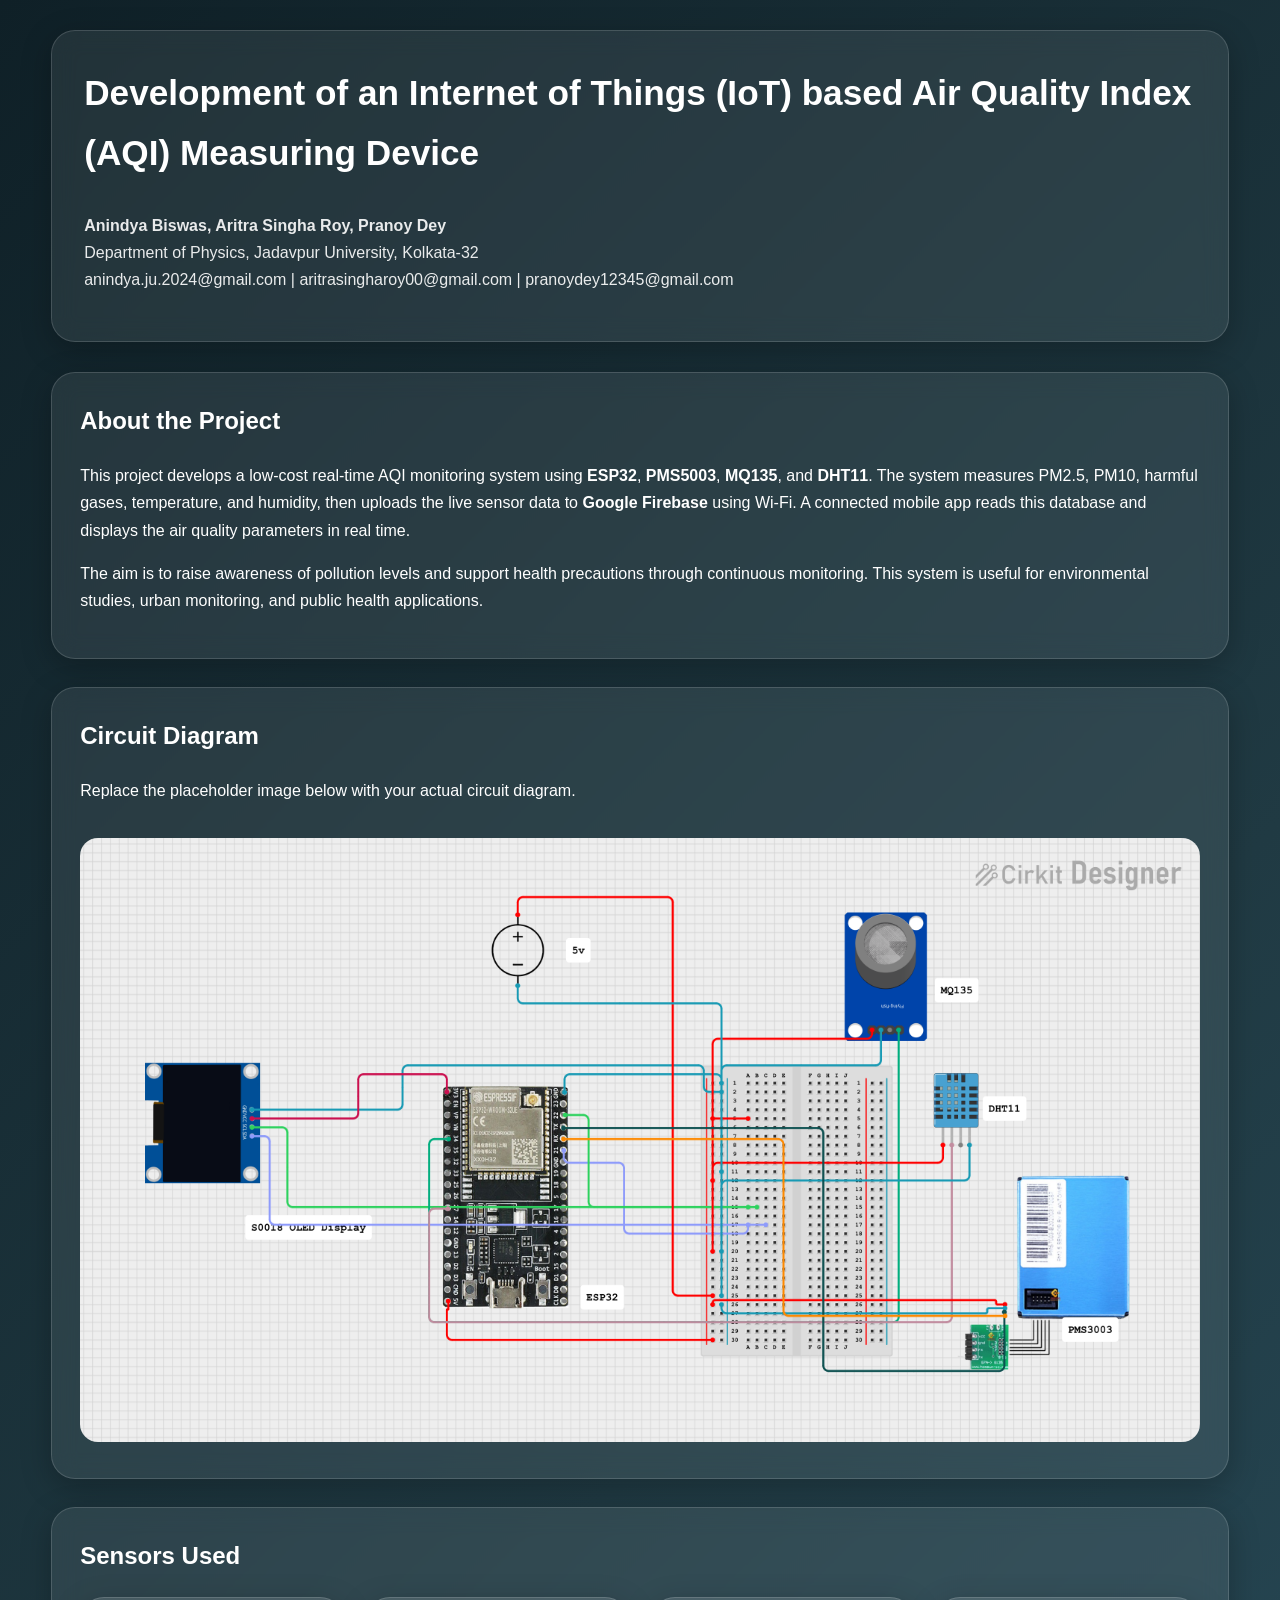
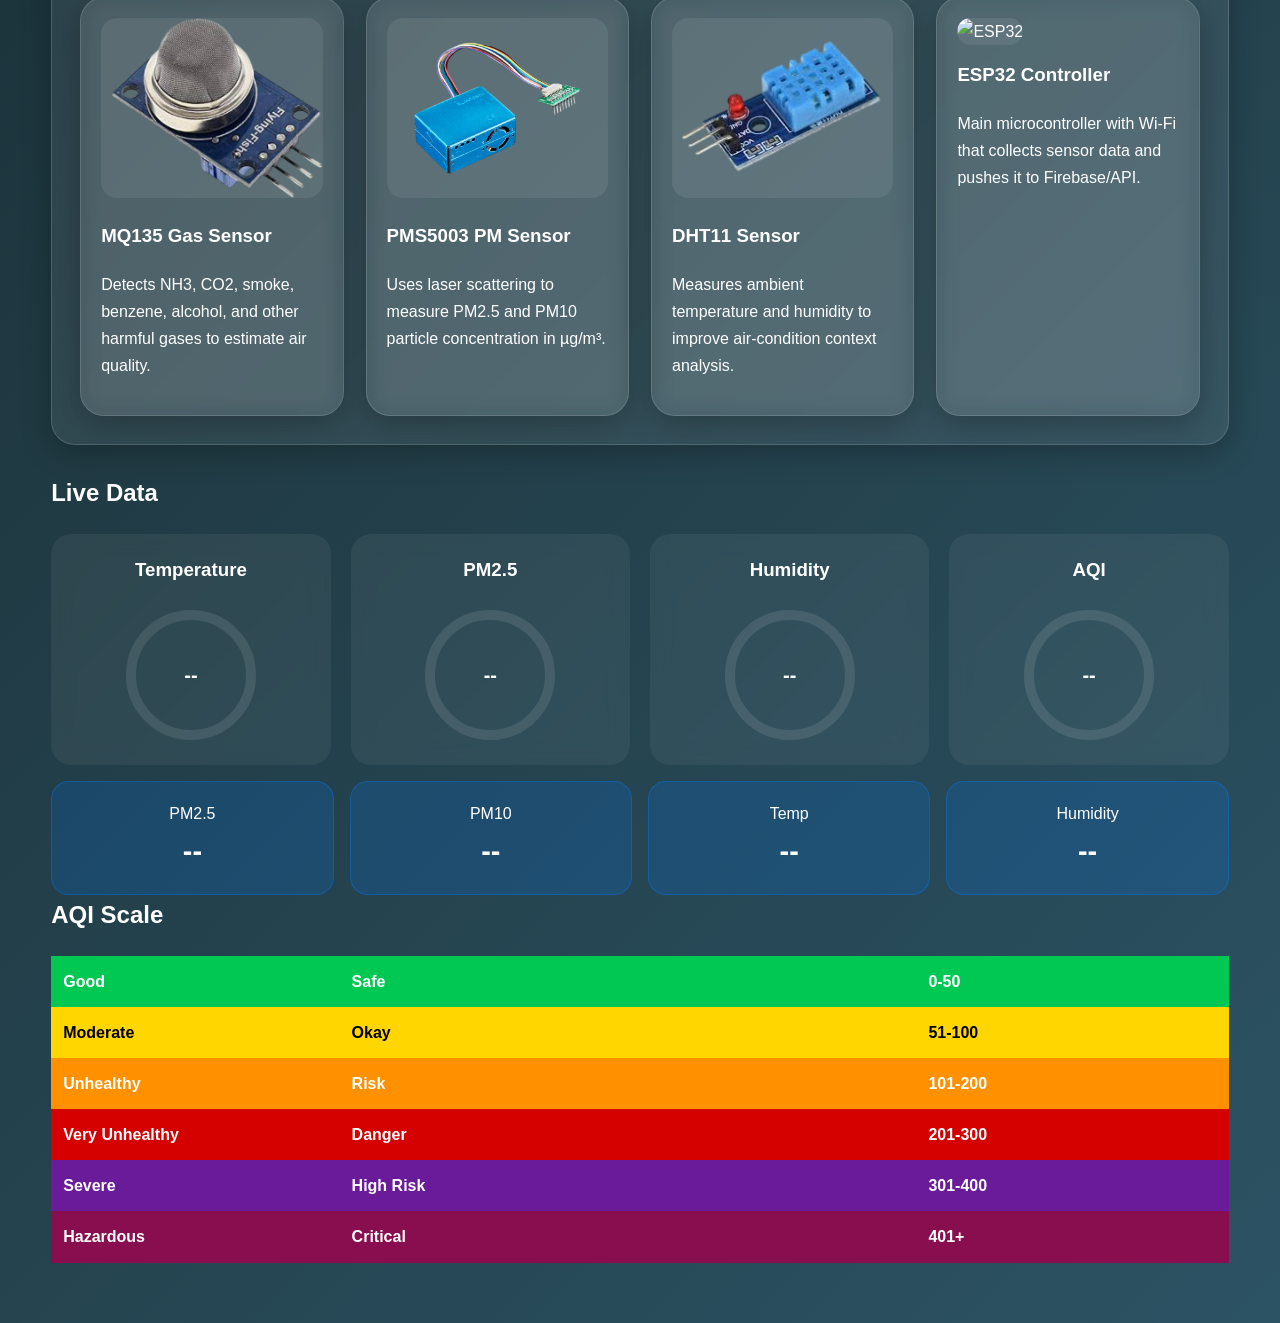
==== AQI.html @ 3b2d2af7 "Update AQI.html" ====
<!DOCTYPE html>
<html lang="en">
<head>
  <meta charset="UTF-8" />
  <meta name="viewport" content="width=device-width, initial-scale=1.0" />
  <title>AQI IoT Project | Jadavpur Physics</title>
  <style>
    * { box-sizing: border-box; }
    body {
      margin: 0;
      font-family: 'Poppins', Arial, sans-serif;
      background: linear-gradient(135deg, #0f2027, #203a43, #2c5364);
      color: white;
      line-height: 1.7;
    }
    .container {
      width: min(1200px, 92%);
      margin: auto;
      padding: 30px 0 60px;
    }
    .hero, .section-card, .sensor-card, .live-box {
      background: rgba(255,255,255,0.08);
      backdrop-filter: blur(12px);
      border: 1px solid rgba(255,255,255,0.15);
      border-radius: 24px;
      box-shadow: 0 8px 30px rgba(0,0,0,0.25);
    }
    .hero {
      padding: 32px;
      margin-bottom: 30px;
    }
    h1, h2, h3 { margin-top: 0; }
    h1 { font-size: 2.2rem; }
    .authors { opacity: 0.9; }
    .section-card {
      padding: 28px;
      margin-bottom: 28px;
    }
    .diagram {
      width: 100%;
      border-radius: 18px;
      margin-top: 18px;
      min-height: 300px;
      object-fit: cover;
      background: rgba(255,255,255,0.05);
    }
    .sensor-grid {
      display: grid;
      grid-template-columns: repeat(auto-fit, minmax(240px, 1fr));
      gap: 22px;
      margin-top: 20px;
    }
    .sensor-card {
      padding: 20px;
    }
    .sensor-card img {
      width: 100%;
      height: 180px;
      object-fit: cover;
      border-radius: 16px;
      margin-bottom: 14px;
      background: rgba(255,255,255,0.08);
    }
    .live-box {
      padding: 24px;
      margin-top: 20px;
    }
    .live-grid {
      display: grid;
      grid-template-columns: repeat(auto-fit, minmax(180px, 1fr));
      gap: 16px;
      margin-top: 16px;
    }
    .metric {
      background: rgba(0,123,255,0.18);
      border: 1px solid rgba(0,123,255,0.35);
      border-radius: 18px;
      padding: 18px;
      text-align: center;
    }
    .metric .value {
      font-size: 1.8rem;
      font-weight: 700;
    }
    code {
      display: block;
      white-space: pre-wrap;
      background: rgba(0,0,0,0.25);
      padding: 16px;
      border-radius: 16px;
      margin-top: 16px;
    }
 /* ================= LIVE DATA ================= */
.gauge-grid {
  display: grid;
  grid-template-columns: repeat(auto-fit, minmax(200px,1fr));
  gap: 20px;
  margin-top: 20px;
}

.gauge-card {
  background: rgba(255,255,255,0.06);
  padding: 20px;
  border-radius: 20px;
  text-align: center;
  backdrop-filter: blur(10px);
}

.gauge {
  position: relative;
  width: 140px;
  height: 140px;
  margin: auto;
}

svg {
  width: 140px;
  height: 140px;
  transform: rotate(-90deg);
}

circle {
  fill: none;
  stroke-width: 10;
  stroke-linecap: round;
}

.bg {
  stroke: rgba(255,255,255,0.1);
}

.progress {
  stroke: #00e5ff;
  stroke-dasharray: 377;
  stroke-dashoffset: 377;
  transition: stroke-dashoffset 1s ease;
}

.gauge-value {
  position: absolute;
  top: 50%;
  left: 50%;
  transform: translate(-50%, -50%);
  font-size: 20px;
  font-weight: bold;
}
/* ================= AQI TABLE ================= */
.aqi-table {
    margin-top: 20px;
}

.row {
    display: grid;
    grid-template-columns: 1fr 2fr 1fr;
    padding: 12px;
    font-weight: bold;
    opacity: 0;
    transform: translateY(20px);
    animation: fadeUp 0.5s forwards;
}

.row:nth-child(1){animation-delay:0.1s;}
.row:nth-child(2){animation-delay:0.2s;}
.row:nth-child(3){animation-delay:0.3s;}
.row:nth-child(4){animation-delay:0.4s;}
.row:nth-child(5){animation-delay:0.5s;}
.row:nth-child(6){animation-delay:0.6s;}

@keyframes fadeUp {
    to { opacity:1; transform: translateY(0); }
}

/* COLORS */
.green{background:#00c853;}
.yellow{background:#ffd600;color:black;}
.orange{background:#ff9100;}
.red{background:#d50000;}
.purple{background:#6a1b9a;}
.maroon{background:#880e4f;}

</style>
</head>
<body>
  <div class="container">
    <section class="hero">
      <h1>Development of an Internet of Things (IoT) based Air Quality Index (AQI) Measuring Device</h1>
      <p class="authors">
        <strong>Anindya Biswas, Aritra Singha Roy, Pranoy Dey</strong><br>
        Department of Physics, Jadavpur University, Kolkata-32<br>
        anindya.ju.2024@gmail.com | aritrasingharoy00@gmail.com | pranoydey12345@gmail.com
      </p>
    </section>

    <section class="section-card">
      <h2>About the Project</h2>
      <p>
        This project develops a low-cost real-time AQI monitoring system using <strong>ESP32</strong>,
        <strong>PMS5003</strong>, <strong>MQ135</strong>, and <strong>DHT11</strong>. The system measures PM2.5,
        PM10, harmful gases, temperature, and humidity, then uploads the live sensor data to
        <strong>Google Firebase</strong> using Wi-Fi. A connected mobile app reads this database and displays
        the air quality parameters in real time.
      </p>
      <p>
        The aim is to raise awareness of pollution levels and support health precautions through
        continuous monitoring. This system is useful for environmental studies, urban monitoring,
        and public health applications.
      </p>
    </section>

    <section class="section-card">
      <h2>Circuit Diagram</h2>
      <p>Replace the placeholder image below with your actual circuit diagram.</p>
      <img class="diagram" src="c.png" alt="AQI Circuit Diagram">
    </section>

    <section class="section-card">
      <h2>Sensors Used</h2>
      <div class="sensor-grid">
        <div class="sensor-card">
          <img src="m.png" alt="MQ135 Sensor">
          <h3>MQ135 Gas Sensor</h3>
          <p>Detects NH3, CO2, smoke, benzene, alcohol, and other harmful gases to estimate air quality.</p>
        </div>

        <div class="sensor-card">
          <img src="p.png" alt="PMS5003 Sensor">
          <h3>PMS5003 PM Sensor</h3>
          <p>Uses laser scattering to measure PM2.5 and PM10 particle concentration in µg/m³.</p>
        </div>

        <div class="sensor-card">
          <img src="d.png" alt="DHT11 Sensor">
          <h3>DHT11 Sensor</h3>
          <p>Measures ambient temperature and humidity to improve air-condition context analysis.</p>
        </div>

        <div class="sensor-card">
          <img src="e.png" alt="ESP32">
          <h3>ESP32 Controller</h3>
          <p>Main microcontroller with Wi-Fi that collects sensor data and pushes it to Firebase/API.</p>
        </div>
      </div>
    </section>
<!-- LIVE DATA -->
    <div class="card">
  <h2></h2>
  <div class="card">
  <h2>Live Data</h2>

  <div class="gauge-grid">

    <div class="gauge-card">
      <h3>Temperature</h3>
      <div class="gauge">
        <svg>
          <circle class="bg" cx="70" cy="70" r="60"></circle>
          <circle id="tempCircle" class="progress" cx="70" cy="70" r="60"></circle>
        </svg>
        <div id="tempVal" class="gauge-value">--</div>
      </div>
    </div>

    <div class="gauge-card">
      <h3>PM2.5</h3>
      <div class="gauge">
        <svg>
          <circle class="bg" cx="70" cy="70" r="60"></circle>
          <circle id="pm25Circle" class="progress" cx="70" cy="70" r="60"></circle>
        </svg>
        <div id="pm25Val" class="gauge-value">--</div>
      </div>
    </div>

    <div class="gauge-card">
      <h3>Humidity</h3>
      <div class="gauge">
        <svg>
          <circle class="bg" cx="70" cy="70" r="60"></circle>
          <circle id="humCircle" class="progress" cx="70" cy="70" r="60"></circle>
        </svg>
        <div id="humVal" class="gauge-value">--</div>
      </div>
    </div>

    <div class="gauge-card">
      <h3>AQI</h3>
      <div class="gauge">
        <svg>
          <circle class="bg" cx="70" cy="70" r="60"></circle>
          <circle id="aqiCircle" class="progress" cx="70" cy="70" r="60"></circle>
        </svg>
        <div id="aqiVal" class="gauge-value">--</div>
      </div>
    </div>

  </div>
</div>
  <div class="live-grid">
    <div class="metric"><div>PM2.5</div><div id="pm25" class="value">--</div></div>
    <div class="metric"><div>PM10</div><div id="pm10" class="value">--</div></div>
    <div class="metric"><div>Temp</div><div id="temp" class="value">--</div></div>
    <div class="metric"><div>Humidity</div><div id="hum" class="value">--</div></div>
  </div>
</div>

<!-- AQI TABLE -->
<div class="card">
  <h2>AQI Scale</h2>
  <div class="aqi-table">
    <div class="row green"><div>Good</div><div>Safe</div><div>0-50</div></div>
    <div class="row yellow"><div>Moderate</div><div>Okay</div><div>51-100</div></div>
    <div class="row orange"><div>Unhealthy</div><div>Risk</div><div>101-200</div></div>
    <div class="row red"><div>Very Unhealthy</div><div>Danger</div><div>201-300</div></div>
    <div class="row purple"><div>Severe</div><div>High Risk</div><div>301-400</div></div>
    <div class="row maroon"><div>Hazardous</div><div>Critical</div><div>401+</div></div>
  </div>
</div>

<script>

/* AQI BOX */
async function loadData(){
    try{
        const res = await fetch("https://app.arduino.cc/things/47c0f2b5-63f5-4bcd-ad16-c9b6025c218a?tab=variables", {
            headers: {
                "x-api-key": "nFwBBjhQLIdIrXL8@rWFMVcDQ"
            }
        });

        const d = await res.json();

        document.getElementById("tempVal").textContent = d.temperature + "°C";
        document.getElementById("pm25Val").textContent = d.pm25;
        document.getElementById("humVal").textContent = d.humidity + "%";
        document.getElementById("aqiVal").textContent = d.pm25;

        setGauge(document.getElementById("tempCircle"), d.temperature, 50);
        setGauge(document.getElementById("pm25Circle"), d.pm25, 300);
        setGauge(document.getElementById("humCircle"), d.humidity, 100);
        setGauge(document.getElementById("aqiCircle"), d.pm25, 300);

    }catch(e){ console.log(e); }
}
</script>

</body>
</html>
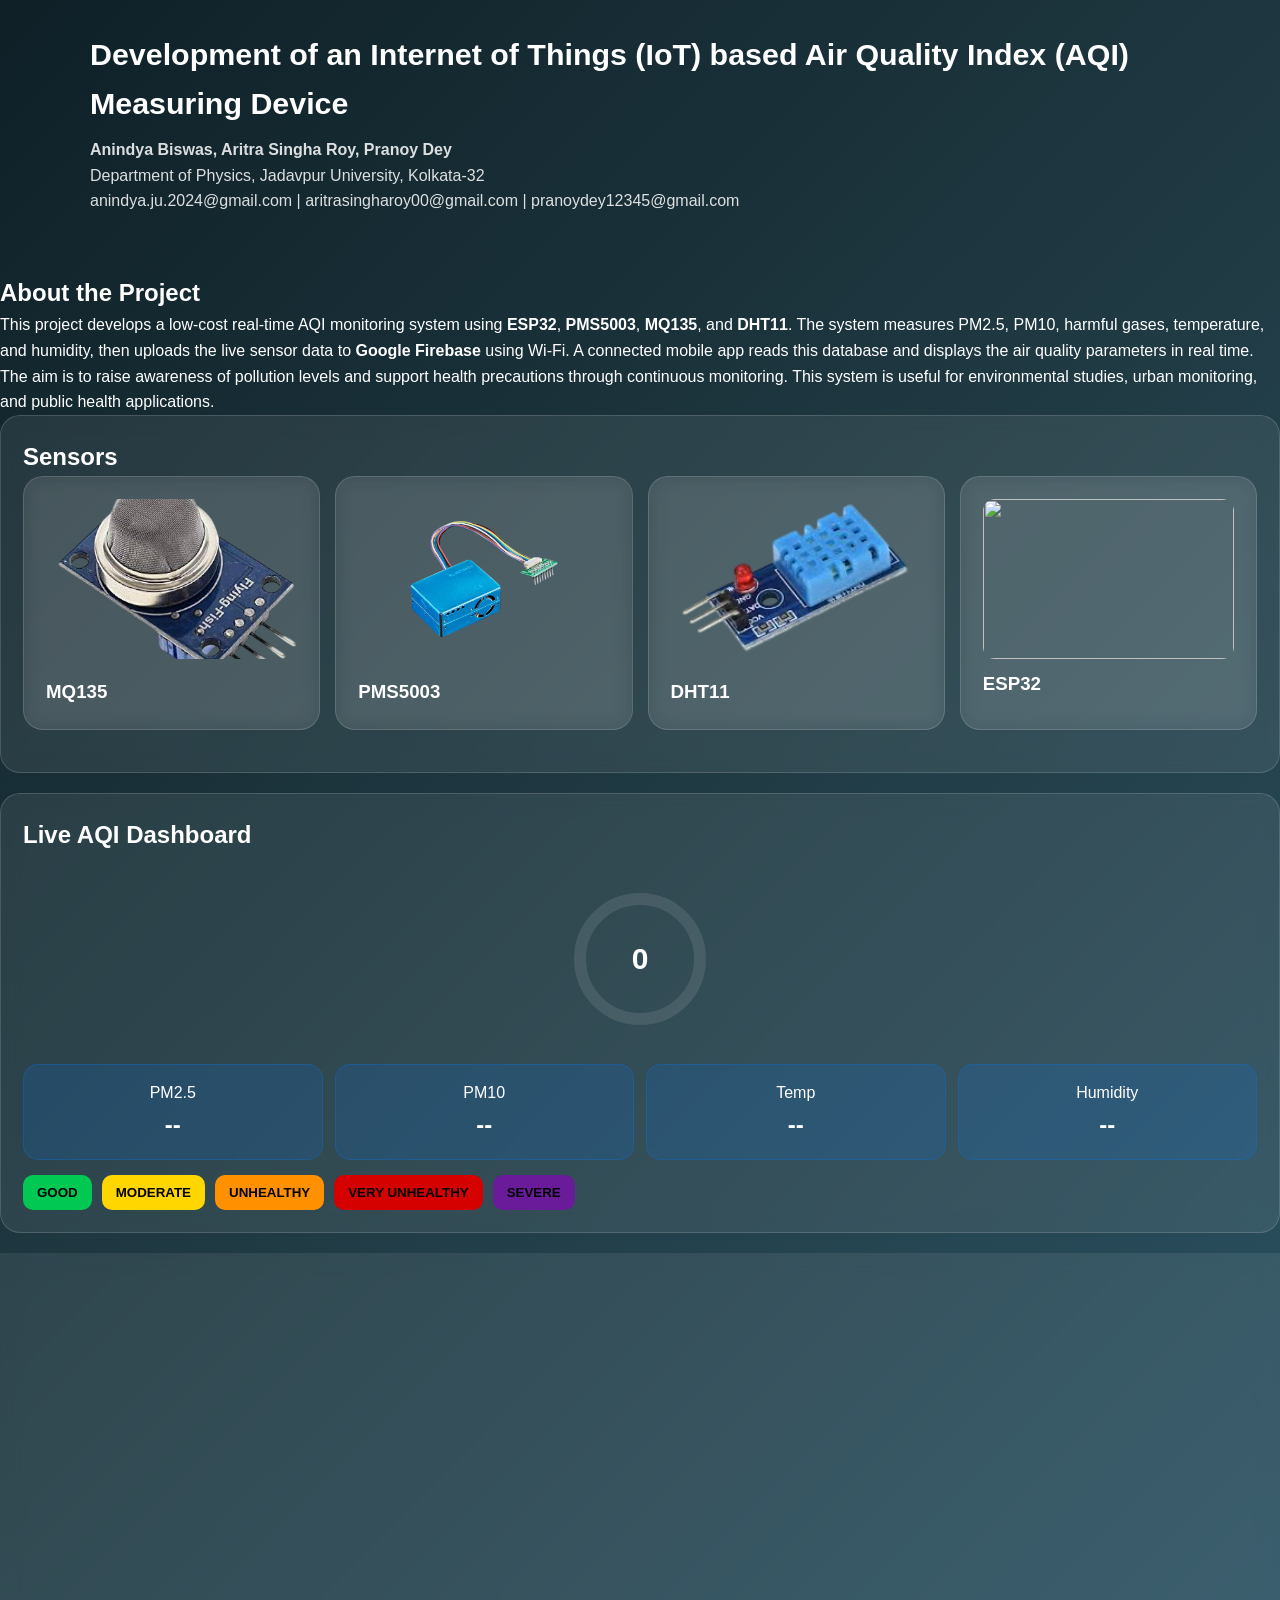
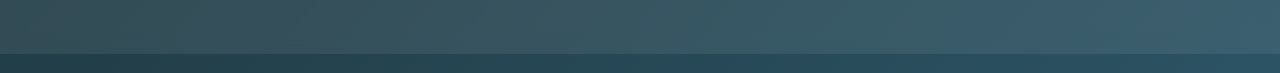
==== commit 1f3d471e: "Update AQI.html" ====
--- a/AQI.html
+++ b/AQI.html
@@ -4,175 +4,156 @@
   <meta charset="UTF-8" />
   <meta name="viewport" content="width=device-width, initial-scale=1.0" />
   <title>AQI IoT Project | Jadavpur Physics</title>
-  <style>
-    * { box-sizing: border-box; }
-    body {
-      margin: 0;
-      font-family: 'Poppins', Arial, sans-serif;
-      background: linear-gradient(135deg, #0f2027, #203a43, #2c5364);
-      color: white;
-      line-height: 1.7;
-    }
-    .container {
-      width: min(1200px, 92%);
-      margin: auto;
-      padding: 30px 0 60px;
-    }
-    .hero, .section-card, .sensor-card, .live-box {
-      background: rgba(255,255,255,0.08);
-      backdrop-filter: blur(12px);
-      border: 1px solid rgba(255,255,255,0.15);
-      border-radius: 24px;
-      box-shadow: 0 8px 30px rgba(0,0,0,0.25);
-    }
-    .hero {
-      padding: 32px;
-      margin-bottom: 30px;
-    }
-    h1, h2, h3 { margin-top: 0; }
-    h1 { font-size: 2.2rem; }
-    .authors { opacity: 0.9; }
-    .section-card {
-      padding: 28px;
-      margin-bottom: 28px;
-    }
-    .diagram {
-      width: 100%;
-      border-radius: 18px;
-      margin-top: 18px;
-      min-height: 300px;
-      object-fit: cover;
-      background: rgba(255,255,255,0.05);
-    }
-    .sensor-grid {
-      display: grid;
-      grid-template-columns: repeat(auto-fit, minmax(240px, 1fr));
-      gap: 22px;
-      margin-top: 20px;
-    }
-    .sensor-card {
-      padding: 20px;
-    }
-    .sensor-card img {
-      width: 100%;
-      height: 180px;
-      object-fit: cover;
-      border-radius: 16px;
-      margin-bottom: 14px;
-      background: rgba(255,255,255,0.08);
-    }
-    .live-box {
-      padding: 24px;
-      margin-top: 20px;
-    }
-    .live-grid {
-      display: grid;
-      grid-template-columns: repeat(auto-fit, minmax(180px, 1fr));
-      gap: 16px;
-      margin-top: 16px;
-    }
-    .metric {
-      background: rgba(0,123,255,0.18);
-      border: 1px solid rgba(0,123,255,0.35);
-      border-radius: 18px;
-      padding: 18px;
-      text-align: center;
-    }
-    .metric .value {
-      font-size: 1.8rem;
-      font-weight: 700;
-    }
-    code {
-      display: block;
-      white-space: pre-wrap;
-      background: rgba(0,0,0,0.25);
-      padding: 16px;
-      border-radius: 16px;
-      margin-top: 16px;
-    }
- /* ================= LIVE DATA ================= */
-.gauge-grid {
-  display: grid;
-  grid-template-columns: repeat(auto-fit, minmax(200px,1fr));
-  gap: 20px;
-  margin-top: 20px;
-}
-
-.gauge-card {
-  background: rgba(255,255,255,0.06);
-  padding: 20px;
-  border-radius: 20px;
-  text-align: center;
+<style>
+*{
+  box-sizing:border-box;
+  margin:0;
+  padding:0;
+  font-family: Arial, sans-serif;
+}
+
+body{
+  background: linear-gradient(135deg,#0f2027,#203a43,#2c5364);
+  color:white;
+  line-height:1.6;
+}
+
+.container{
+  width:min(1100px,92%);
+  margin:auto;
+  padding:30px 0 60px;
+}
+
+/* ---------- CARDS ---------- */
+.card{
+  background: rgba(255,255,255,0.08);
+  border:1px solid rgba(255,255,255,0.15);
+  border-radius:20px;
+  padding:22px;
+  margin-bottom:20px;
   backdrop-filter: blur(10px);
 }
 
-.gauge {
-  position: relative;
-  width: 140px;
-  height: 140px;
-  margin: auto;
-}
-
-svg {
-  width: 140px;
-  height: 140px;
-  transform: rotate(-90deg);
-}
-
-circle {
-  fill: none;
-  stroke-width: 10;
-  stroke-linecap: round;
-}
-
-.bg {
-  stroke: rgba(255,255,255,0.1);
-}
-
-.progress {
-  stroke: #00e5ff;
-  stroke-dasharray: 377;
-  stroke-dashoffset: 377;
-  transition: stroke-dashoffset 1s ease;
-}
-
-.gauge-value {
-  position: absolute;
-  top: 50%;
-  left: 50%;
-  transform: translate(-50%, -50%);
-  font-size: 20px;
-  font-weight: bold;
-}
-/* ================= AQI TABLE ================= */
-.aqi-table {
-    margin-top: 20px;
-}
-
-.row {
-    display: grid;
-    grid-template-columns: 1fr 2fr 1fr;
-    padding: 12px;
-    font-weight: bold;
-    opacity: 0;
-    transform: translateY(20px);
-    animation: fadeUp 0.5s forwards;
-}
-
-.row:nth-child(1){animation-delay:0.1s;}
-.row:nth-child(2){animation-delay:0.2s;}
-.row:nth-child(3){animation-delay:0.3s;}
-.row:nth-child(4){animation-delay:0.4s;}
-.row:nth-child(5){animation-delay:0.5s;}
-.row:nth-child(6){animation-delay:0.6s;}
-
-@keyframes fadeUp {
-    to { opacity:1; transform: translateY(0); }
-}
-
-/* COLORS */
+/* ---------- HERO ---------- */
+.hero h1{font-size:1.9rem;}
+.authors{opacity:0.85;margin-top:10px}
+
+/* ---------- SENSOR GRID ---------- */
+.grid{
+  display:grid;
+  grid-template-columns: repeat(auto-fit,minmax(220px,1fr));
+  gap:15px;
+}
+
+.sensor img{
+  width:100%;
+  height:160px;
+  object-fit:cover;
+  border-radius:12px;
+  margin-bottom:10px;
+}
+
+/* ---------- GAUGE ---------- */
+.gauge-wrapper{
+  display:flex;
+  justify-content:center;
+  margin:20px 0;
+}
+
+.gauge{
+  position:relative;
+  width:170px;
+  height:170px;
+}
+
+svg{
+  width:170px;
+  height:170px;
+  transform:rotate(-90deg);
+}
+
+circle{
+  fill:none;
+  stroke-width:12;
+}
+
+.bg{
+  stroke:rgba(255,255,255,0.1);
+}
+
+.progress{
+  stroke:#00e5ff;
+  stroke-dasharray:377;
+  stroke-dashoffset:377;
+  transition:stroke-dashoffset 1s ease, stroke 0.5s ease;
+}
+
+.gauge-value{
+  position:absolute;
+  top:50%;
+  left:50%;
+  transform:translate(-50%,-50%);
+  font-size:30px;
+  font-weight:bold;
+}
+
+/* ---------- METRICS ---------- */
+.metrics{
+  display:grid;
+  grid-template-columns: repeat(auto-fit,minmax(160px,1fr));
+  gap:12px;
+}
+
+.metric{
+  text-align:center;
+  padding:15px;
+  border-radius:15px;
+  background: rgba(0,123,255,0.15);
+  border:1px solid rgba(0,123,255,0.25);
+}
+
+.metric .value{
+  font-size:1.5rem;
+  font-weight:bold;
+}
+
+/* ---------- BUTTONS ---------- */
+.btns{
+  display:flex;
+  flex-wrap:wrap;
+  gap:10px;
+  margin-top:15px;
+}
+
+button{
+  border:none;
+  padding:10px 14px;
+  border-radius:10px;
+  cursor:pointer;
+  font-weight:bold;
+  transition:0.2s;
+}
+
+button:hover{transform:scale(1.05);}
+
+.good{background:#00c853;}
+.mod{background:#ffd600;color:#000;}
+.unh{background:#ff9100;}
+.vunh{background:#d50000;}
+.severe{background:#6a1b9a;}
+
+/* ---------- AQI TABLE ---------- */
+.row{
+  display:grid;
+  grid-template-columns:1fr 2fr 1fr;
+  padding:10px;
+  border-radius:10px;
+  margin:6px 0;
+  font-weight:bold;
+}
+
 .green{background:#00c853;}
-.yellow{background:#ffd600;color:black;}
+.yellow{background:#ffd600;color:#000;}
 .orange{background:#ff9100;}
 .red{background:#d50000;}
 .purple{background:#6a1b9a;}
@@ -180,8 +161,12 @@
 
 </style>
 </head>
+
 <body>
-  <div class="container">
+ <div class="container">
+
+<!-- HERO -->
+
     <section class="hero">
       <h1>Development of an Internet of Things (IoT) based Air Quality Index (AQI) Measuring Device</h1>
       <p class="authors">
@@ -189,11 +174,12 @@
         Department of Physics, Jadavpur University, Kolkata-32<br>
         anindya.ju.2024@gmail.com | aritrasingharoy00@gmail.com | pranoydey12345@gmail.com
       </p>
-    </section>
-
-    <section class="section-card">
+</div>
+
+<!-- ABOUT -->
+   <div class="section-card">
       <h2>About the Project</h2>
-      <p>
+           <p>
         This project develops a low-cost real-time AQI monitoring system using <strong>ESP32</strong>,
         <strong>PMS5003</strong>, <strong>MQ135</strong>, and <strong>DHT11</strong>. The system measures PM2.5,
         PM10, harmful gases, temperature, and humidity, then uploads the live sensor data to
@@ -205,142 +191,110 @@
         continuous monitoring. This system is useful for environmental studies, urban monitoring,
         and public health applications.
       </p>
-    </section>
-
-    <section class="section-card">
-      <h2>Circuit Diagram</h2>
-      <p>Replace the placeholder image below with your actual circuit diagram.</p>
-      <img class="diagram" src="c.png" alt="AQI Circuit Diagram">
-    </section>
-
-    <section class="section-card">
-      <h2>Sensors Used</h2>
-      <div class="sensor-grid">
-        <div class="sensor-card">
-          <img src="m.png" alt="MQ135 Sensor">
-          <h3>MQ135 Gas Sensor</h3>
-          <p>Detects NH3, CO2, smoke, benzene, alcohol, and other harmful gases to estimate air quality.</p>
-        </div>
-
-        <div class="sensor-card">
-          <img src="p.png" alt="PMS5003 Sensor">
-          <h3>PMS5003 PM Sensor</h3>
-          <p>Uses laser scattering to measure PM2.5 and PM10 particle concentration in µg/m³.</p>
-        </div>
-
-        <div class="sensor-card">
-          <img src="d.png" alt="DHT11 Sensor">
-          <h3>DHT11 Sensor</h3>
-          <p>Measures ambient temperature and humidity to improve air-condition context analysis.</p>
-        </div>
-
-        <div class="sensor-card">
-          <img src="e.png" alt="ESP32">
-          <h3>ESP32 Controller</h3>
-          <p>Main microcontroller with Wi-Fi that collects sensor data and pushes it to Firebase/API.</p>
-        </div>
-      </div>
-    </section>
-<!-- LIVE DATA -->
-    <div class="card">
-  <h2></h2>
-  <div class="card">
-  <h2>Live Data</h2>
-
-  <div class="gauge-grid">
-
-    <div class="gauge-card">
-      <h3>Temperature</h3>
-      <div class="gauge">
-        <svg>
-          <circle class="bg" cx="70" cy="70" r="60"></circle>
-          <circle id="tempCircle" class="progress" cx="70" cy="70" r="60"></circle>
-        </svg>
-        <div id="tempVal" class="gauge-value">--</div>
-      </div>
+   </div>
+
+<!-- SENSOR -->
+<div class="card">
+  <h2>Sensors</h2>
+
+  <div class="grid">
+    <div class="card sensor">
+      <img src="m.png"><h3>MQ135</h3>
     </div>
-
-    <div class="gauge-card">
-      <h3>PM2.5</h3>
-      <div class="gauge">
-        <svg>
-          <circle class="bg" cx="70" cy="70" r="60"></circle>
-          <circle id="pm25Circle" class="progress" cx="70" cy="70" r="60"></circle>
-        </svg>
-        <div id="pm25Val" class="gauge-value">--</div>
-      </div>
+    <div class="card sensor">
+      <img src="p.png"><h3>PMS5003</h3>
     </div>
-
-    <div class="gauge-card">
-      <h3>Humidity</h3>
-      <div class="gauge">
-        <svg>
-          <circle class="bg" cx="70" cy="70" r="60"></circle>
-          <circle id="humCircle" class="progress" cx="70" cy="70" r="60"></circle>
-        </svg>
-        <div id="humVal" class="gauge-value">--</div>
-      </div>
+    <div class="card sensor">
+      <img src="d.png"><h3>DHT11</h3>
     </div>
-
-    <div class="gauge-card">
-      <h3>AQI</h3>
-      <div class="gauge">
-        <svg>
-          <circle class="bg" cx="70" cy="70" r="60"></circle>
-          <circle id="aqiCircle" class="progress" cx="70" cy="70" r="60"></circle>
-        </svg>
-        <div id="aqiVal" class="gauge-value">--</div>
-      </div>
+    <div class="card sensor">
+      <img src="e.png"><h3>ESP32</h3>
     </div>
-
   </div>
 </div>
-  <div class="live-grid">
-    <div class="metric"><div>PM2.5</div><div id="pm25" class="value">--</div></div>
-    <div class="metric"><div>PM10</div><div id="pm10" class="value">--</div></div>
-    <div class="metric"><div>Temp</div><div id="temp" class="value">--</div></div>
-    <div class="metric"><div>Humidity</div><div id="hum" class="value">--</div></div>
+
+<!-- GAUGE -->
+<div class="card">
+
+<h2>Live AQI Dashboard</h2>
+
+<div class="gauge-wrapper">
+  <div class="gauge">
+    <svg>
+      <circle class="bg" cx="85" cy="85" r="60"></circle>
+      <circle class="progress" cx="85" cy="85" r="60"></circle>
+    </svg>
+    <div class="gauge-value" id="aqiValue">0</div>
   </div>
 </div>
 
-<!-- AQI TABLE -->
+<div class="metrics">
+  <div class="metric">PM2.5<div class="value" id="pm25">--</div></div>
+  <div class="metric">PM10<div class="value" id="pm10">--</div></div>
+  <div class="metric">Temp<div class="value" id="temp">--</div></div>
+  <div class="metric">Humidity<div class="value" id="hum">--</div></div>
+</div>
+
+<div class="btns">
+  <button class="good" onclick="setData(10,20,28,60,40)">GOOD</button>
+  <button class="mod" onclick="setData(40,80,32,65,90)">MODERATE</button>
+  <button class="unh" onclick="setData(120,180,35,70,160)">UNHEALTHY</button>
+  <button class="vunh" onclick="setData(250,300,38,80,260)">VERY UNHEALTHY</button>
+  <button class="severe" onclick="setData(350,400,40,85,350)">SEVERE</button>
+</div>
+
+</div>
+
+<!-- AQI SCALE -->
 <div class="card">
-  <h2>AQI Scale</h2>
-  <div class="aqi-table">
-    <div class="row green"><div>Good</div><div>Safe</div><div>0-50</div></div>
-    <div class="row yellow"><div>Moderate</div><div>Okay</div><div>51-100</div></div>
-    <div class="row orange"><div>Unhealthy</div><div>Risk</div><div>101-200</div></div>
-    <div class="row red"><div>Very Unhealthy</div><div>Danger</div><div>201-300</div></div>
-    <div class="row purple"><div>Severe</div><div>High Risk</div><div>301-400</div></div>
-    <div class="row maroon"><div>Hazardous</div><div>Critical</div><div>401+</div></div>
-  </div>
+<h2>AQI Scale</h2>
+
+<div class="row green"><div>Good</div><div>Safe</div><div>0–50</div></div>
+<div class="row yellow"><div>Moderate</div><div>Okay</div><div>51–100</div></div>
+<div class="row orange"><div>Unhealthy</div><div>Risk</div><div>101–200</div></div>
+<div class="row red"><div>Very Unhealthy</div><div>Danger</div><div>201–300</div></div>
+<div class="row purple"><div>Severe</div><div>High Risk</div><div>301–400</div></div>
+<div class="row maroon"><div>Hazardous</div><div>Critical</div><div>401+</div></div>
+
+</div>
+
 </div>
 
 <script>
 
-/* AQI BOX */
-async function loadData(){
-    try{
-        const res = await fetch("https://app.arduino.cc/things/47c0f2b5-63f5-4bcd-ad16-c9b6025c218a?tab=variables", {
-            headers: {
-                "x-api-key": "nFwBBjhQLIdIrXL8@rWFMVcDQ"
-            }
-        });
-
-        const d = await res.json();
-
-        document.getElementById("tempVal").textContent = d.temperature + "°C";
-        document.getElementById("pm25Val").textContent = d.pm25;
-        document.getElementById("humVal").textContent = d.humidity + "%";
-        document.getElementById("aqiVal").textContent = d.pm25;
-
-        setGauge(document.getElementById("tempCircle"), d.temperature, 50);
-        setGauge(document.getElementById("pm25Circle"), d.pm25, 300);
-        setGauge(document.getElementById("humCircle"), d.humidity, 100);
-        setGauge(document.getElementById("aqiCircle"), d.pm25, 300);
-
-    }catch(e){ console.log(e); }
-}
+function setAQIColor(aqi){
+  if(aqi<=50) return "#00c853";
+  if(aqi<=100) return "#ffd600";
+  if(aqi<=200) return "#ff9100";
+  if(aqi<=300) return "#d50000";
+  if(aqi<=400) return "#6a1b9a";
+  return "#880e4f";
+}
+
+function setData(pm25, pm10, temp, hum, aqi){
+
+  document.getElementById("pm25").innerText = pm25;
+  document.getElementById("pm10").innerText = pm10;
+  document.getElementById("temp").innerText = temp+"°C";
+  document.getElementById("hum").innerText = hum+"%";
+
+  document.getElementById("aqiValue").innerText = aqi;
+
+  const circle = document.querySelector(".progress");
+  const radius = 60;
+  const circumference = 2*Math.PI*radius;
+
+  const percent = Math.min(aqi/500,1);
+  const offset = circumference - percent*circumference;
+
+  circle.style.strokeDasharray = circumference;
+  circle.style.strokeDashoffset = offset;
+
+  const color = setAQIColor(aqi);
+  circle.style.stroke = color;
+  document.getElementById("aqiValue").style.color = color;
+}
+
 </script>
 
 </body>
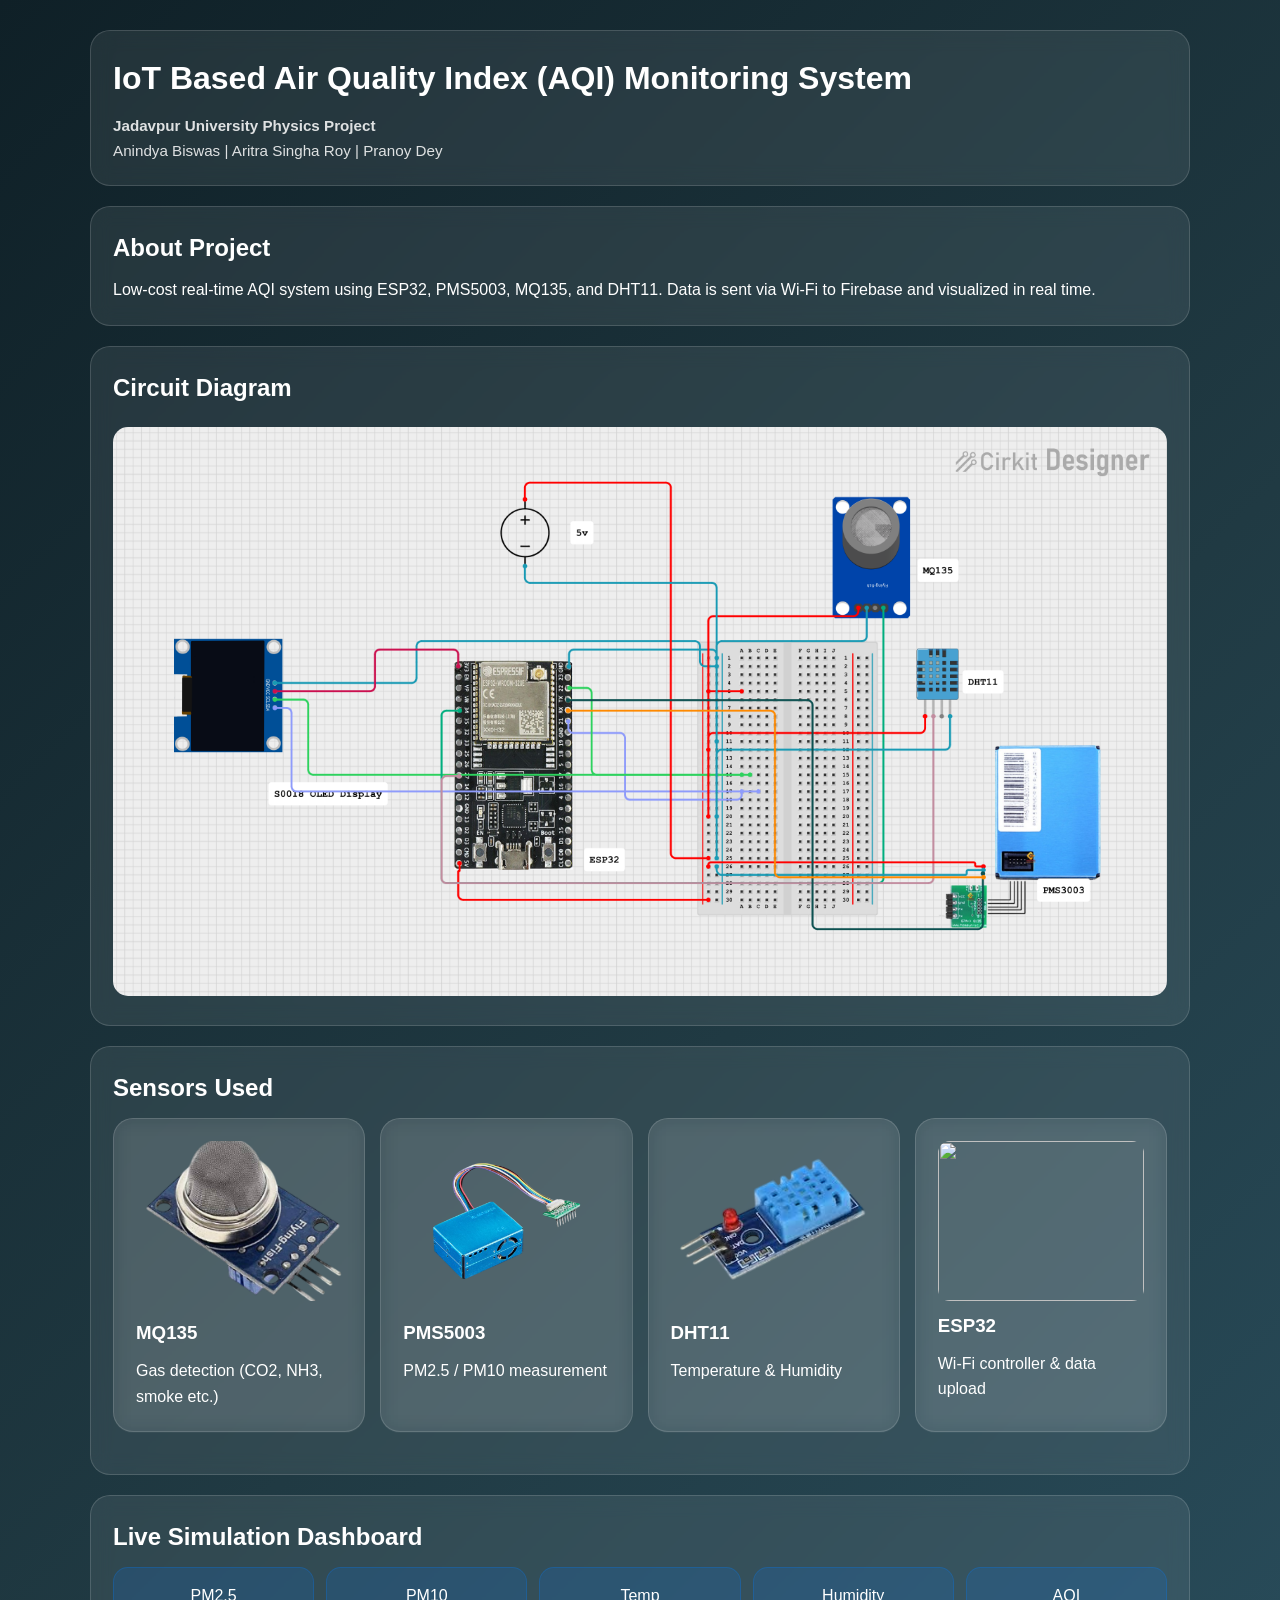
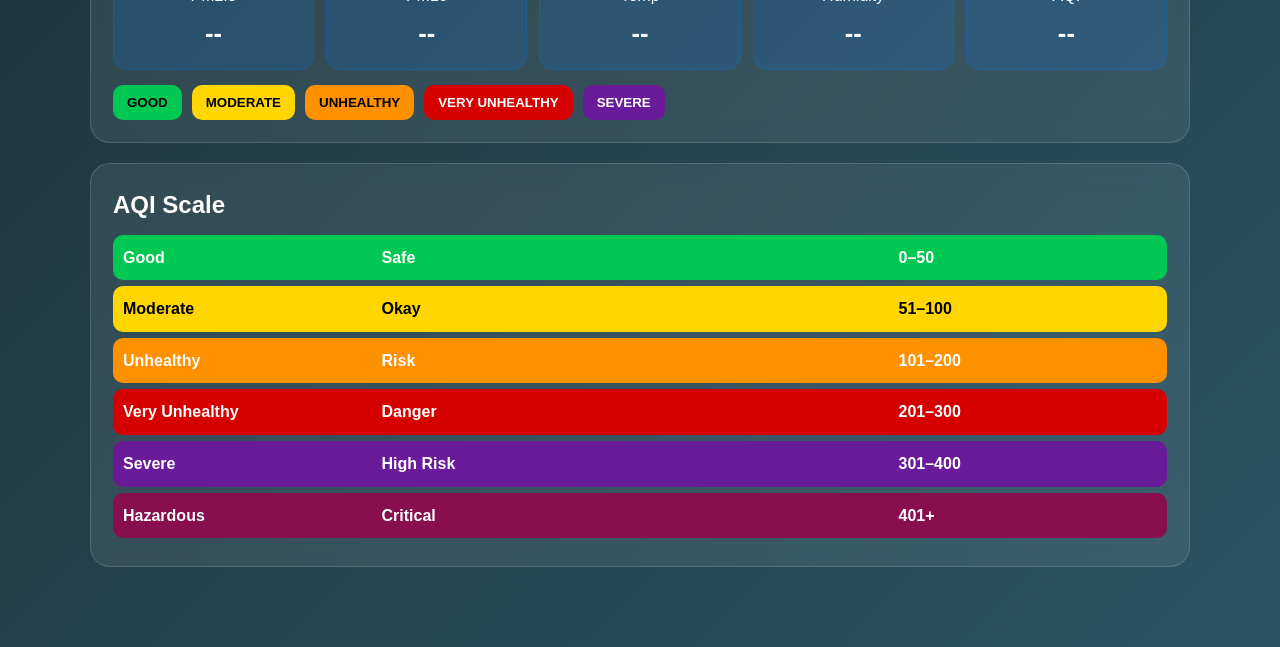
==== commit eddf1b35: "Update AQI.html" ====
--- a/AQI.html
+++ b/AQI.html
@@ -1,10 +1,19 @@
 <!DOCTYPE html>
 <html lang="en">
 <head>
-  <meta charset="UTF-8" />
-  <meta name="viewport" content="width=device-width, initial-scale=1.0" />
-  <title>AQI IoT Project | Jadavpur Physics</title>
+<meta charset="UTF-8" />
+<meta name="viewport" content="width=device-width, initial-scale=1.0"/>
+<title>AQI IoT Project | Jadavpur Physics</title>
+
 <style>
+:root{
+  --bg1:#0f2027;
+  --bg2:#203a43;
+  --bg3:#2c5364;
+  --glass: rgba(255,255,255,0.08);
+  --border: rgba(255,255,255,0.15);
+}
+
 *{
   box-sizing:border-box;
   margin:0;
@@ -13,8 +22,8 @@
 }
 
 body{
-  background: linear-gradient(135deg,#0f2027,#203a43,#2c5364);
-  color:white;
+  background: linear-gradient(135deg,var(--bg1),var(--bg2),var(--bg3));
+  color:#fff;
   line-height:1.6;
 }
 
@@ -24,21 +33,30 @@
   padding:30px 0 60px;
 }
 
-/* ---------- CARDS ---------- */
+/* ---------------- CARDS ---------------- */
 .card{
-  background: rgba(255,255,255,0.08);
-  border:1px solid rgba(255,255,255,0.15);
+  background: var(--glass);
+  border:1px solid var(--border);
   border-radius:20px;
   padding:22px;
   margin-bottom:20px;
   backdrop-filter: blur(10px);
 }
 
-/* ---------- HERO ---------- */
-.hero h1{font-size:1.9rem;}
-.authors{opacity:0.85;margin-top:10px}
-
-/* ---------- SENSOR GRID ---------- */
+h1,h2,h3{ margin-bottom:10px; }
+
+/* ---------------- HERO ---------------- */
+.hero h1{
+  font-size:2rem;
+}
+
+.authors{
+  opacity:0.85;
+  font-size:0.95rem;
+  margin-top:10px;
+}
+
+/* ---------------- SENSOR GRID ---------------- */
 .grid{
   display:grid;
   grid-template-columns: repeat(auto-fit,minmax(220px,1fr));
@@ -53,55 +71,12 @@
   margin-bottom:10px;
 }
 
-/* ---------- GAUGE ---------- */
-.gauge-wrapper{
-  display:flex;
-  justify-content:center;
-  margin:20px 0;
-}
-
-.gauge{
-  position:relative;
-  width:170px;
-  height:170px;
-}
-
-svg{
-  width:170px;
-  height:170px;
-  transform:rotate(-90deg);
-}
-
-circle{
-  fill:none;
-  stroke-width:12;
-}
-
-.bg{
-  stroke:rgba(255,255,255,0.1);
-}
-
-.progress{
-  stroke:#00e5ff;
-  stroke-dasharray:377;
-  stroke-dashoffset:377;
-  transition:stroke-dashoffset 1s ease, stroke 0.5s ease;
-}
-
-.gauge-value{
-  position:absolute;
-  top:50%;
-  left:50%;
-  transform:translate(-50%,-50%);
-  font-size:30px;
-  font-weight:bold;
-}
-
-/* ---------- METRICS ---------- */
+/* ---------------- LIVE DATA ---------------- */
 .metrics{
   display:grid;
   grid-template-columns: repeat(auto-fit,minmax(160px,1fr));
   gap:12px;
+  margin-top:10px;
 }
 
 .metric{
@@ -113,11 +88,12 @@
 }
 
 .metric .value{
-  font-size:1.5rem;
+  font-size:1.6rem;
   font-weight:bold;
-}
-
-/* ---------- BUTTONS ---------- */
+  margin-top:5px;
+}
+
+/* ---------------- BUTTONS ---------------- */
 .btns{
   display:flex;
   flex-wrap:wrap;
@@ -134,15 +110,17 @@
   transition:0.2s;
 }
 
-button:hover{transform:scale(1.05);}
+button:hover{
+  transform:scale(1.05);
+}
 
 .good{background:#00c853;}
 .mod{background:#ffd600;color:#000;}
 .unh{background:#ff9100;}
-.vunh{background:#d50000;}
-.severe{background:#6a1b9a;}
-
-/* ---------- AQI TABLE ---------- */
+.vunh{background:#d50000;color:#fff;}
+.severe{background:#6a1b9a;color:#fff;}
+
+/* ---------------- AQI TABLE ---------------- */
 .row{
   display:grid;
   grid-template-columns:1fr 2fr 1fr;
@@ -159,142 +137,118 @@
 .purple{background:#6a1b9a;}
 .maroon{background:#880e4f;}
 
+/* ---------------- IMAGE ---------------- */
+.diagram{
+  width:100%;
+  border-radius:15px;
+  margin-top:10px;
+}
 </style>
 </head>
 
 <body>
- <div class="container">
-
-<!-- HERO -->
-
-    <section class="hero">
-      <h1>Development of an Internet of Things (IoT) based Air Quality Index (AQI) Measuring Device</h1>
-      <p class="authors">
-        <strong>Anindya Biswas, Aritra Singha Roy, Pranoy Dey</strong><br>
-        Department of Physics, Jadavpur University, Kolkata-32<br>
-        anindya.ju.2024@gmail.com | aritrasingharoy00@gmail.com | pranoydey12345@gmail.com
-      </p>
+
+<div class="container">
+
+  <!-- HERO -->
+  <div class="card hero">
+    <h1>IoT Based Air Quality Index (AQI) Monitoring System</h1>
+    <p class="authors">
+      <b>Jadavpur University Physics Project</b><br>
+      Anindya Biswas | Aritra Singha Roy | Pranoy Dey
+    </p>
+  </div>
+
+  <!-- ABOUT -->
+  <div class="card">
+    <h2>About Project</h2>
+    <p>
+      Low-cost real-time AQI system using ESP32, PMS5003, MQ135, and DHT11.
+      Data is sent via Wi-Fi to Firebase and visualized in real time.
+    </p>
+  </div>
+
+  <!-- CIRCUIT -->
+  <div class="card">
+    <h2>Circuit Diagram</h2>
+    <img class="diagram" src="c.png" alt="circuit">
+  </div>
+
+  <!-- SENSORS -->
+  <div class="card">
+    <h2>Sensors Used</h2>
+
+    <div class="grid">
+      <div class="card sensor">
+        <img src="m.png">
+        <h3>MQ135</h3>
+        <p>Gas detection (CO2, NH3, smoke etc.)</p>
+      </div>
+
+      <div class="card sensor">
+        <img src="p.png">
+        <h3>PMS5003</h3>
+        <p>PM2.5 / PM10 measurement</p>
+      </div>
+
+      <div class="card sensor">
+        <img src="d.png">
+        <h3>DHT11</h3>
+        <p>Temperature & Humidity</p>
+      </div>
+
+      <div class="card sensor">
+        <img src="e.png">
+        <h3>ESP32</h3>
+        <p>Wi-Fi controller & data upload</p>
+      </div>
+    </div>
+  </div>
+
+  <!-- LIVE DATA -->
+  <div class="card">
+    <h2>Live Simulation Dashboard</h2>
+
+    <div class="metrics">
+      <div class="metric">PM2.5<div class="value" id="pm25">--</div></div>
+      <div class="metric">PM10<div class="value" id="pm10">--</div></div>
+      <div class="metric">Temp<div class="value" id="temp">--</div></div>
+      <div class="metric">Humidity<div class="value" id="hum">--</div></div>
+      <div class="metric">AQI<div class="value" id="aqi">--</div></div>
+    </div>
+
+    <div class="btns">
+      <button class="good" onclick="setData(10,20,28,60,40)">GOOD</button>
+      <button class="mod" onclick="setData(40,80,32,65,90)">MODERATE</button>
+      <button class="unh" onclick="setData(120,180,35,70,160)">UNHEALTHY</button>
+      <button class="vunh" onclick="setData(250,300,38,80,260)">VERY UNHEALTHY</button>
+      <button class="severe" onclick="setData(350,400,40,85,350)">SEVERE</button>
+    </div>
+  </div>
+
+  <!-- AQI SCALE -->
+  <div class="card">
+    <h2>AQI Scale</h2>
+
+    <div class="row green"><div>Good</div><div>Safe</div><div>0–50</div></div>
+    <div class="row yellow"><div>Moderate</div><div>Okay</div><div>51–100</div></div>
+    <div class="row orange"><div>Unhealthy</div><div>Risk</div><div>101–200</div></div>
+    <div class="row red"><div>Very Unhealthy</div><div>Danger</div><div>201–300</div></div>
+    <div class="row purple"><div>Severe</div><div>High Risk</div><div>301–400</div></div>
+    <div class="row maroon"><div>Hazardous</div><div>Critical</div><div>401+</div></div>
+
+  </div>
+
 </div>
 
-<!-- ABOUT -->
-   <div class="section-card">
-      <h2>About the Project</h2>
-           <p>
-        This project develops a low-cost real-time AQI monitoring system using <strong>ESP32</strong>,
-        <strong>PMS5003</strong>, <strong>MQ135</strong>, and <strong>DHT11</strong>. The system measures PM2.5,
-        PM10, harmful gases, temperature, and humidity, then uploads the live sensor data to
-        <strong>Google Firebase</strong> using Wi-Fi. A connected mobile app reads this database and displays
-        the air quality parameters in real time.
-      </p>
-      <p>
-        The aim is to raise awareness of pollution levels and support health precautions through
-        continuous monitoring. This system is useful for environmental studies, urban monitoring,
-        and public health applications.
-      </p>
-   </div>
-
-<!-- SENSOR -->
-<div class="card">
-  <h2>Sensors</h2>
-
-  <div class="grid">
-    <div class="card sensor">
-      <img src="m.png"><h3>MQ135</h3>
-    </div>
-    <div class="card sensor">
-      <img src="p.png"><h3>PMS5003</h3>
-    </div>
-    <div class="card sensor">
-      <img src="d.png"><h3>DHT11</h3>
-    </div>
-    <div class="card sensor">
-      <img src="e.png"><h3>ESP32</h3>
-    </div>
-  </div>
-</div>
-
-<!-- GAUGE -->
-<div class="card">
-
-<h2>Live AQI Dashboard</h2>
-
-<div class="gauge-wrapper">
-  <div class="gauge">
-    <svg>
-      <circle class="bg" cx="85" cy="85" r="60"></circle>
-      <circle class="progress" cx="85" cy="85" r="60"></circle>
-    </svg>
-    <div class="gauge-value" id="aqiValue">0</div>
-  </div>
-</div>
-
-<div class="metrics">
-  <div class="metric">PM2.5<div class="value" id="pm25">--</div></div>
-  <div class="metric">PM10<div class="value" id="pm10">--</div></div>
-  <div class="metric">Temp<div class="value" id="temp">--</div></div>
-  <div class="metric">Humidity<div class="value" id="hum">--</div></div>
-</div>
-
-<div class="btns">
-  <button class="good" onclick="setData(10,20,28,60,40)">GOOD</button>
-  <button class="mod" onclick="setData(40,80,32,65,90)">MODERATE</button>
-  <button class="unh" onclick="setData(120,180,35,70,160)">UNHEALTHY</button>
-  <button class="vunh" onclick="setData(250,300,38,80,260)">VERY UNHEALTHY</button>
-  <button class="severe" onclick="setData(350,400,40,85,350)">SEVERE</button>
-</div>
-
-</div>
-
-<!-- AQI SCALE -->
-<div class="card">
-<h2>AQI Scale</h2>
-
-<div class="row green"><div>Good</div><div>Safe</div><div>0–50</div></div>
-<div class="row yellow"><div>Moderate</div><div>Okay</div><div>51–100</div></div>
-<div class="row orange"><div>Unhealthy</div><div>Risk</div><div>101–200</div></div>
-<div class="row red"><div>Very Unhealthy</div><div>Danger</div><div>201–300</div></div>
-<div class="row purple"><div>Severe</div><div>High Risk</div><div>301–400</div></div>
-<div class="row maroon"><div>Hazardous</div><div>Critical</div><div>401+</div></div>
-
-</div>
-
-</div>
-
 <script>
-
-function setAQIColor(aqi){
-  if(aqi<=50) return "#00c853";
-  if(aqi<=100) return "#ffd600";
-  if(aqi<=200) return "#ff9100";
-  if(aqi<=300) return "#d50000";
-  if(aqi<=400) return "#6a1b9a";
-  return "#880e4f";
-}
-
 function setData(pm25, pm10, temp, hum, aqi){
-
   document.getElementById("pm25").innerText = pm25;
   document.getElementById("pm10").innerText = pm10;
-  document.getElementById("temp").innerText = temp+"°C";
-  document.getElementById("hum").innerText = hum+"%";
-
-  document.getElementById("aqiValue").innerText = aqi;
-
-  const circle = document.querySelector(".progress");
-  const radius = 60;
-  const circumference = 2*Math.PI*radius;
-
-  const percent = Math.min(aqi/500,1);
-  const offset = circumference - percent*circumference;
-
-  circle.style.strokeDasharray = circumference;
-  circle.style.strokeDashoffset = offset;
-
-  const color = setAQIColor(aqi);
-  circle.style.stroke = color;
-  document.getElementById("aqiValue").style.color = color;
-}
-
+  document.getElementById("temp").innerText = temp + "°C";
+  document.getElementById("hum").innerText = hum + "%";
+  document.getElementById("aqi").innerText = aqi;
+}
 </script>
 
 </body>
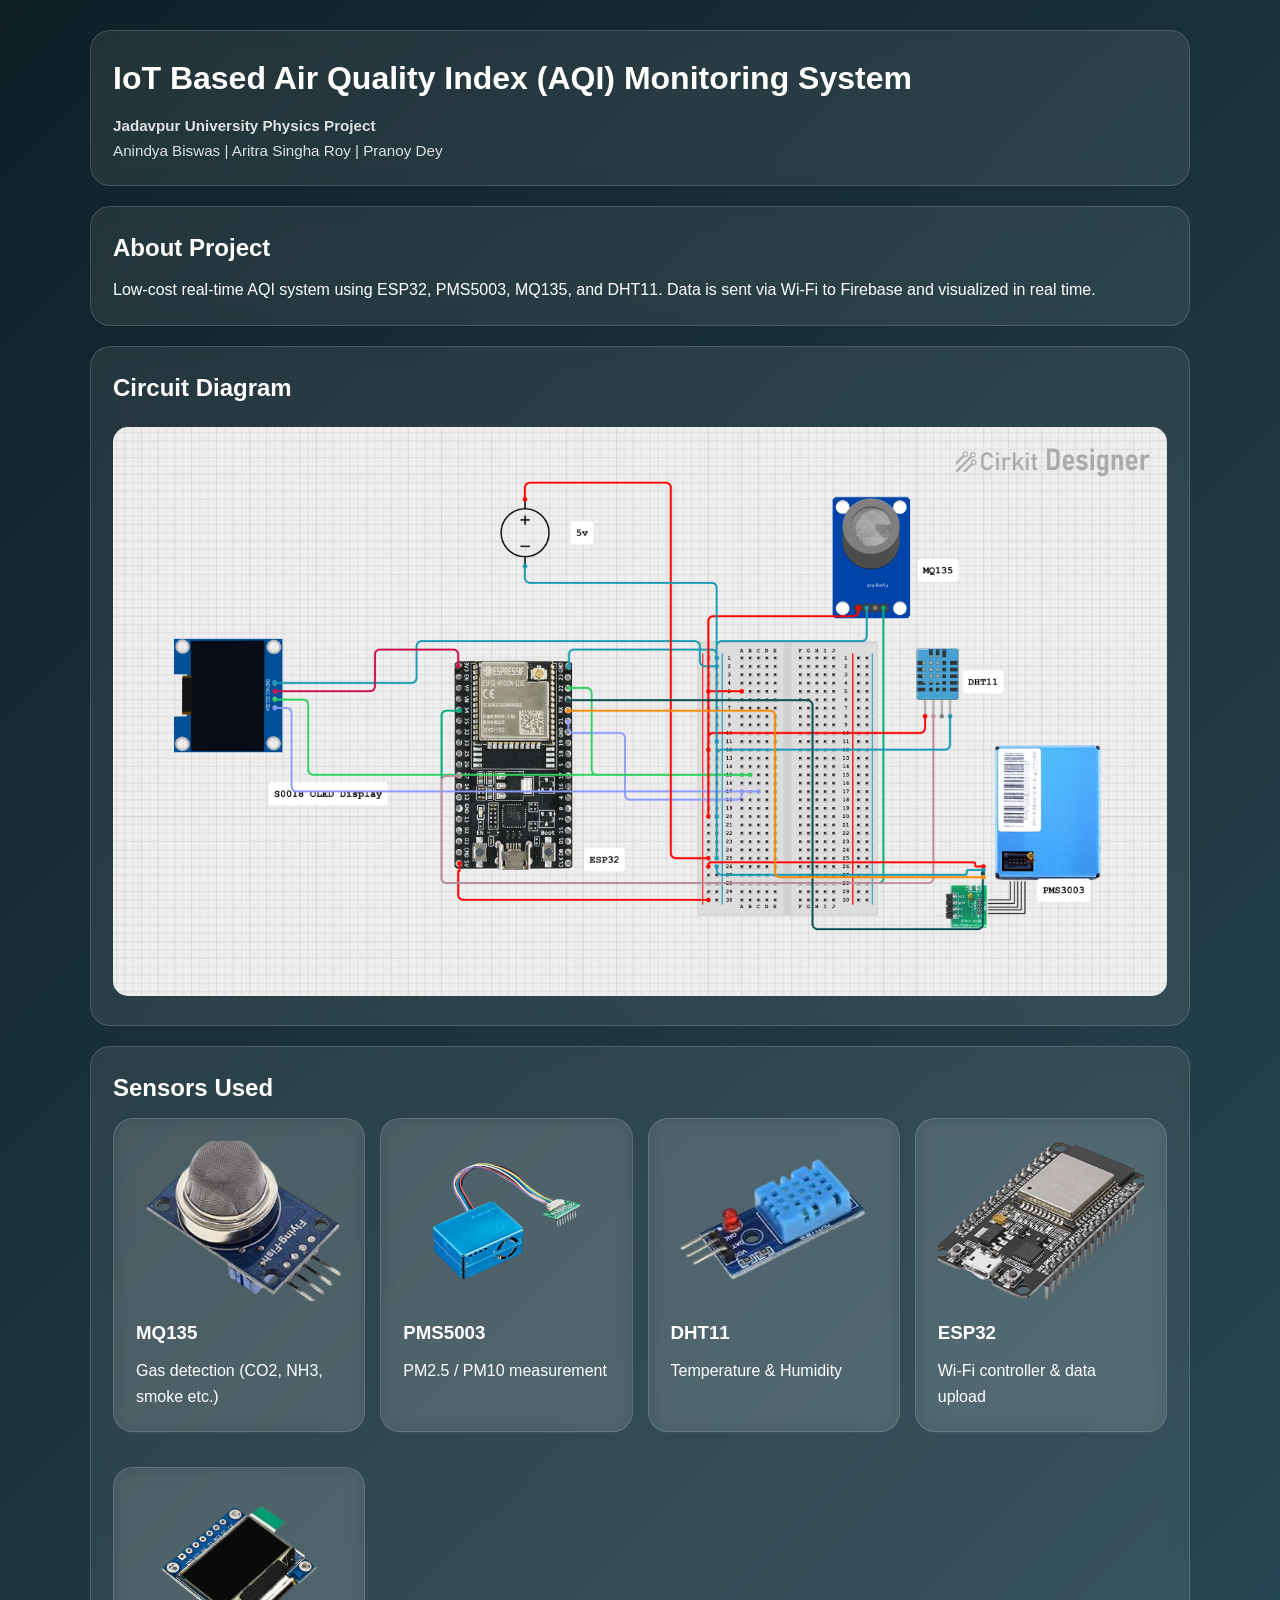
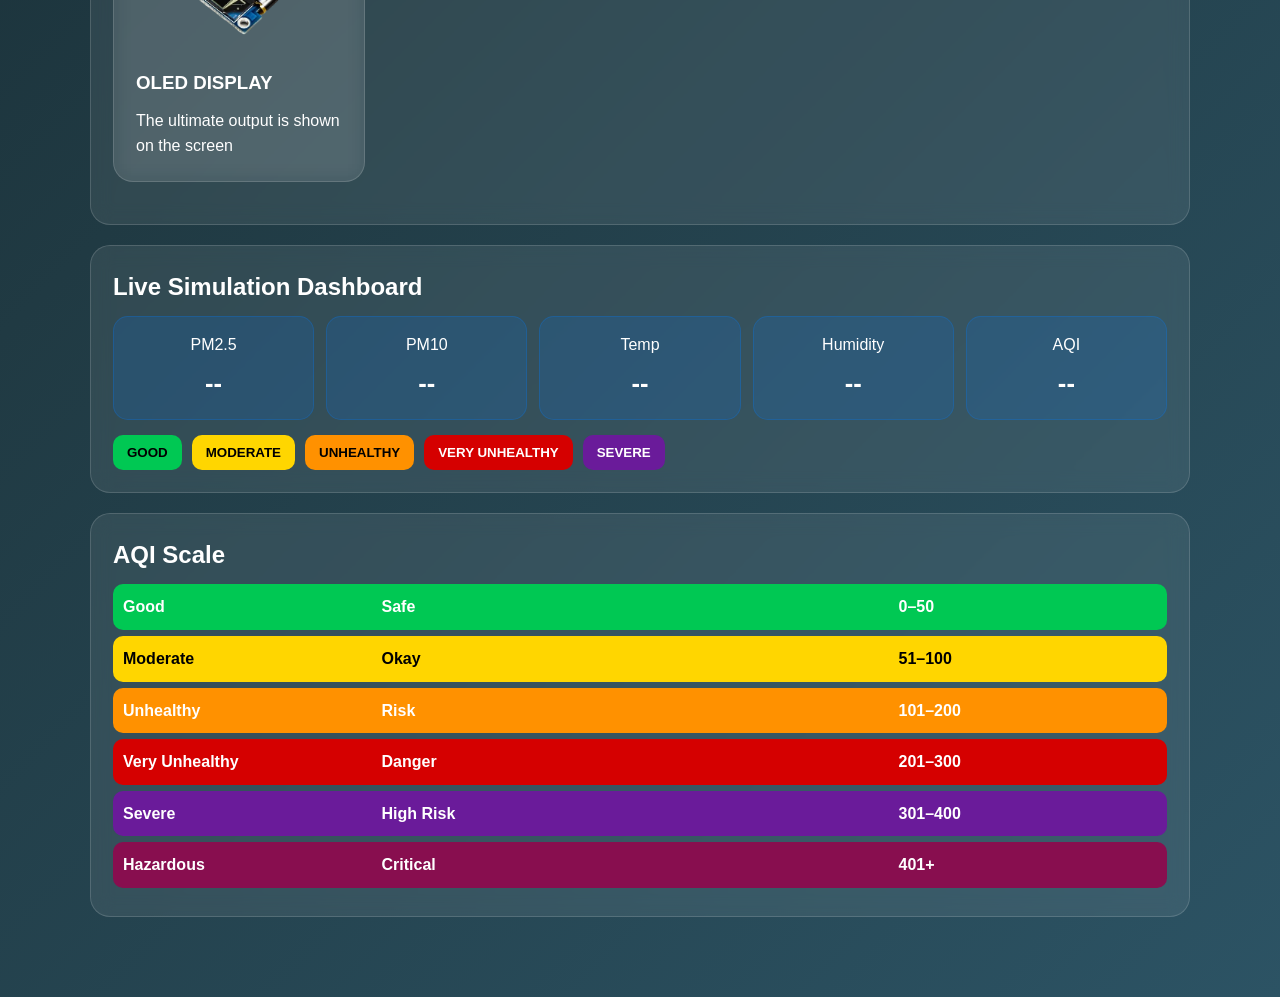
==== commit f903d21d: "Update AQI.html" ====
--- a/AQI.html
+++ b/AQI.html
@@ -202,6 +202,12 @@
         <h3>ESP32</h3>
         <p>Wi-Fi controller & data upload</p>
       </div>
+        <div class="card sensor">
+        <img src="o.png">
+        <h3>OLED DISPLAY</h3>
+        <p>The ultimate
+output is shown on the screen</p>
+      </div>
     </div>
   </div>
 
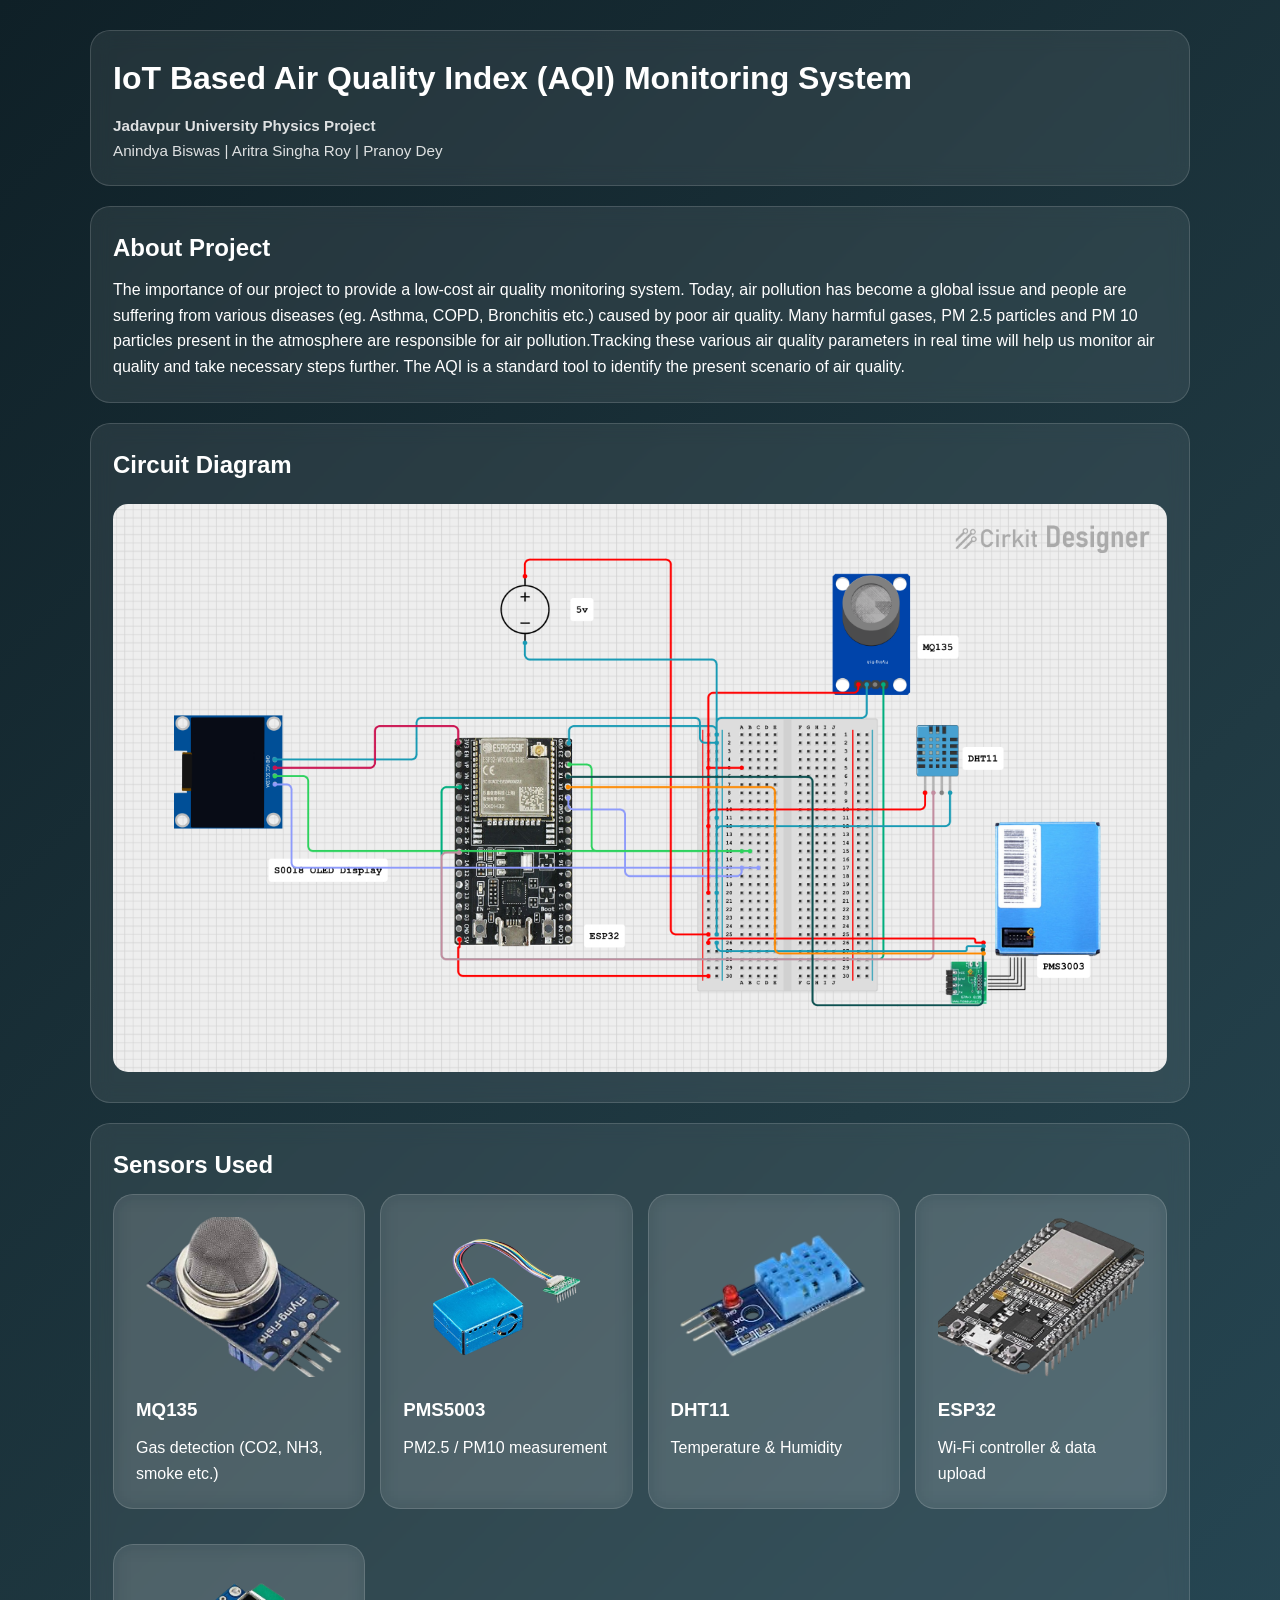
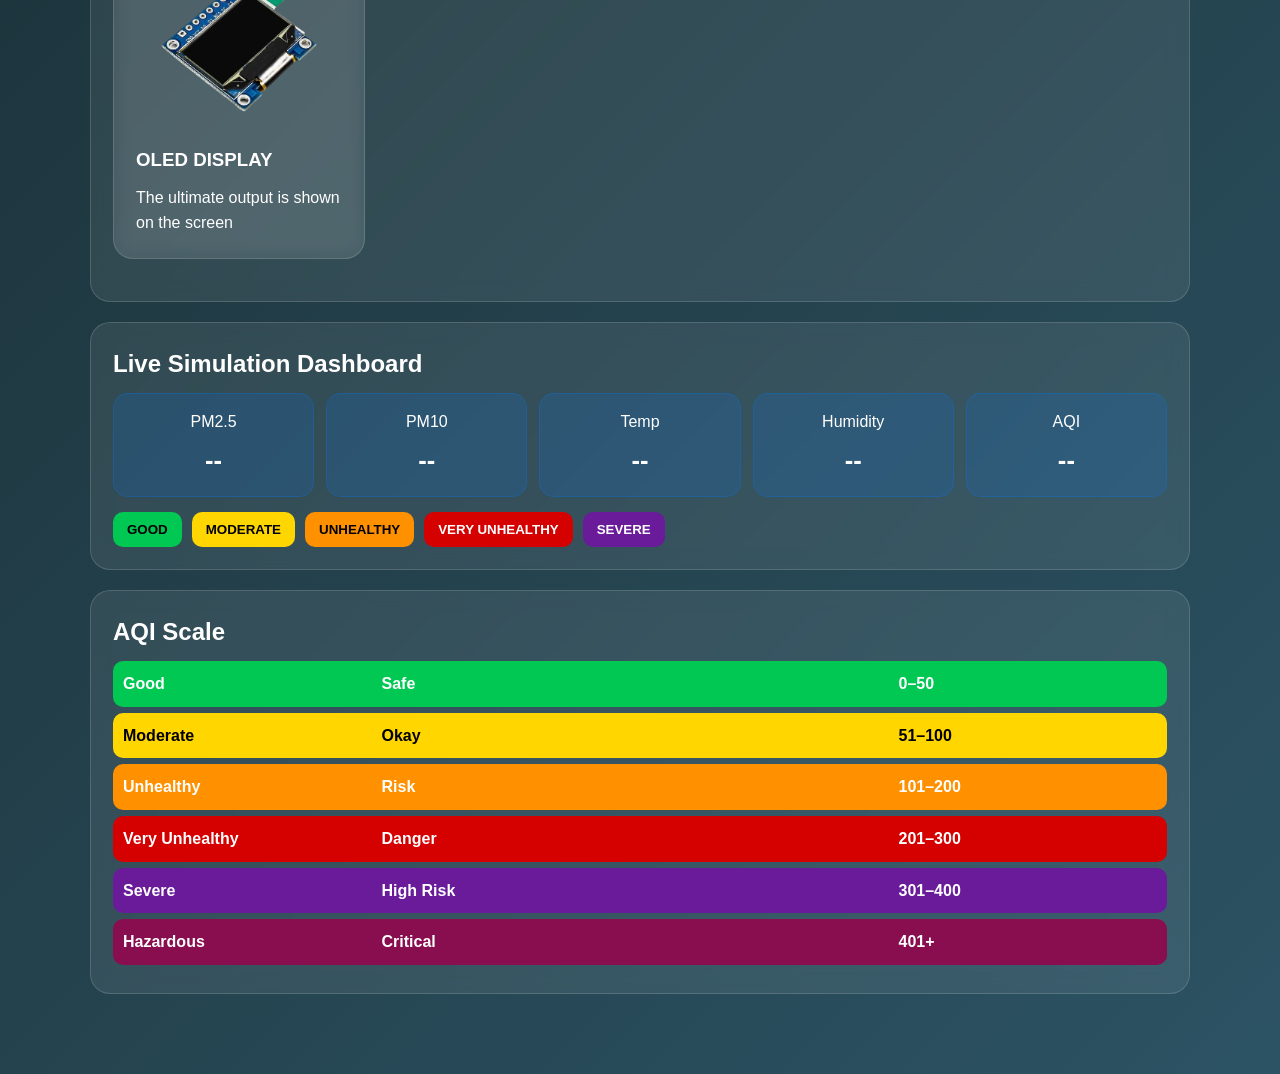
==== commit dfcee70a: "Update AQI.html" ====
--- a/AQI.html
+++ b/AQI.html
@@ -163,8 +163,12 @@
   <div class="card">
     <h2>About Project</h2>
     <p>
-      Low-cost real-time AQI system using ESP32, PMS5003, MQ135, and DHT11.
-      Data is sent via Wi-Fi to Firebase and visualized in real time.
+      The importance of our project to provide a low-cost air quality monitoring system. Today,
+air pollution has become a global issue and people are suffering from various diseases (eg.
+Asthma, COPD, Bronchitis etc.) caused by poor air quality. Many harmful gases, PM 2.5 particles
+and PM 10 particles present in the atmosphere are responsible for air pollution.Tracking these
+various air quality parameters in real time will help us monitor air quality and take necessary
+steps further. The AQI is a standard tool to identify the present scenario of air quality.
     </p>
   </div>
 
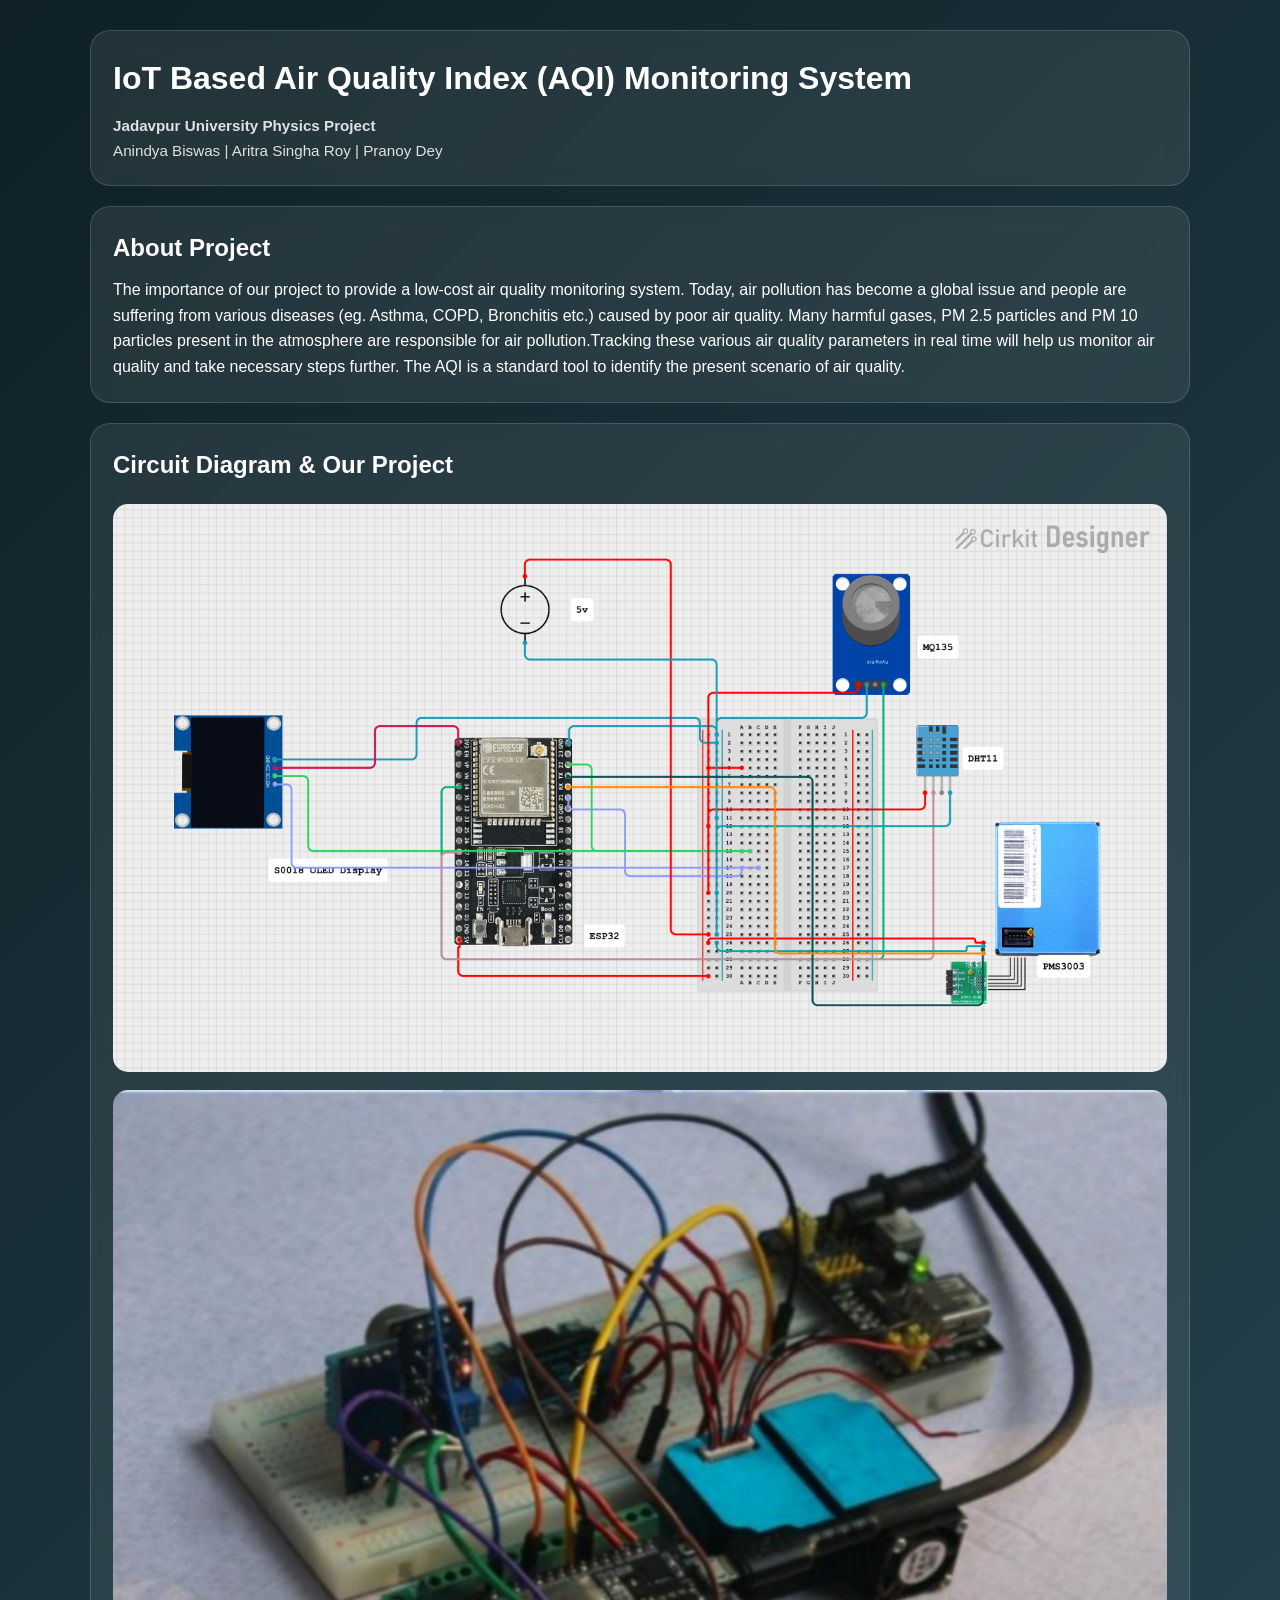
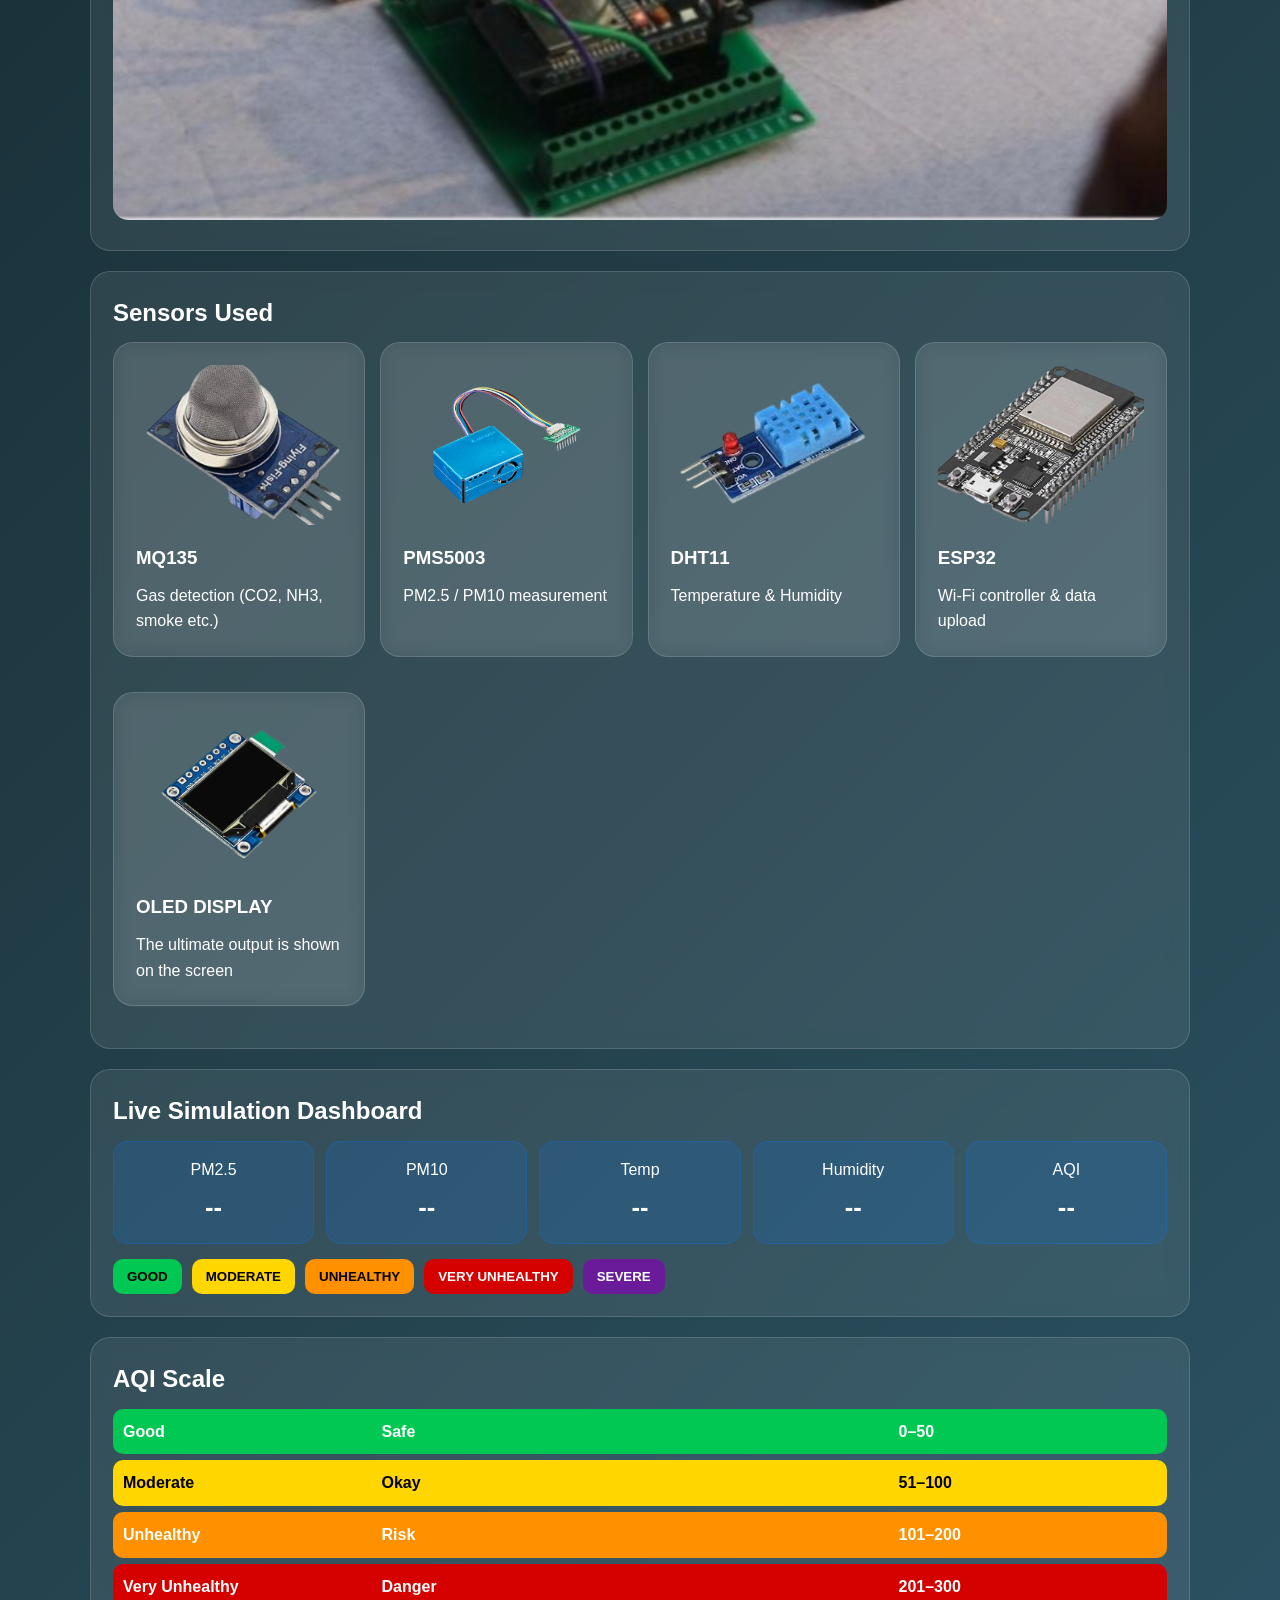
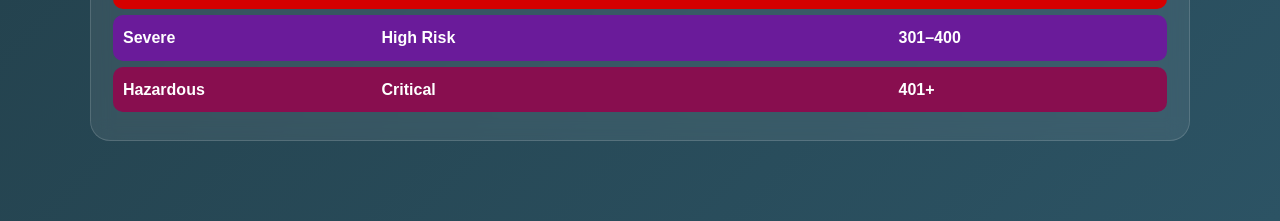
==== commit 565e92a0: "Update AQI.html" ====
--- a/AQI.html
+++ b/AQI.html
@@ -173,10 +173,11 @@
   </div>
 
   <!-- CIRCUIT -->
-  <div class="card">
-    <h2>Circuit Diagram</h2>
+   <div class="card">
+    <h2>Circuit Diagram & Our Project</h2>
     <img class="diagram" src="c.png" alt="circuit">
-  </div>
+     <img class="diagram" src="project.jpeg" alt="circuit">
+    </div>
 
   <!-- SENSORS -->
   <div class="card">
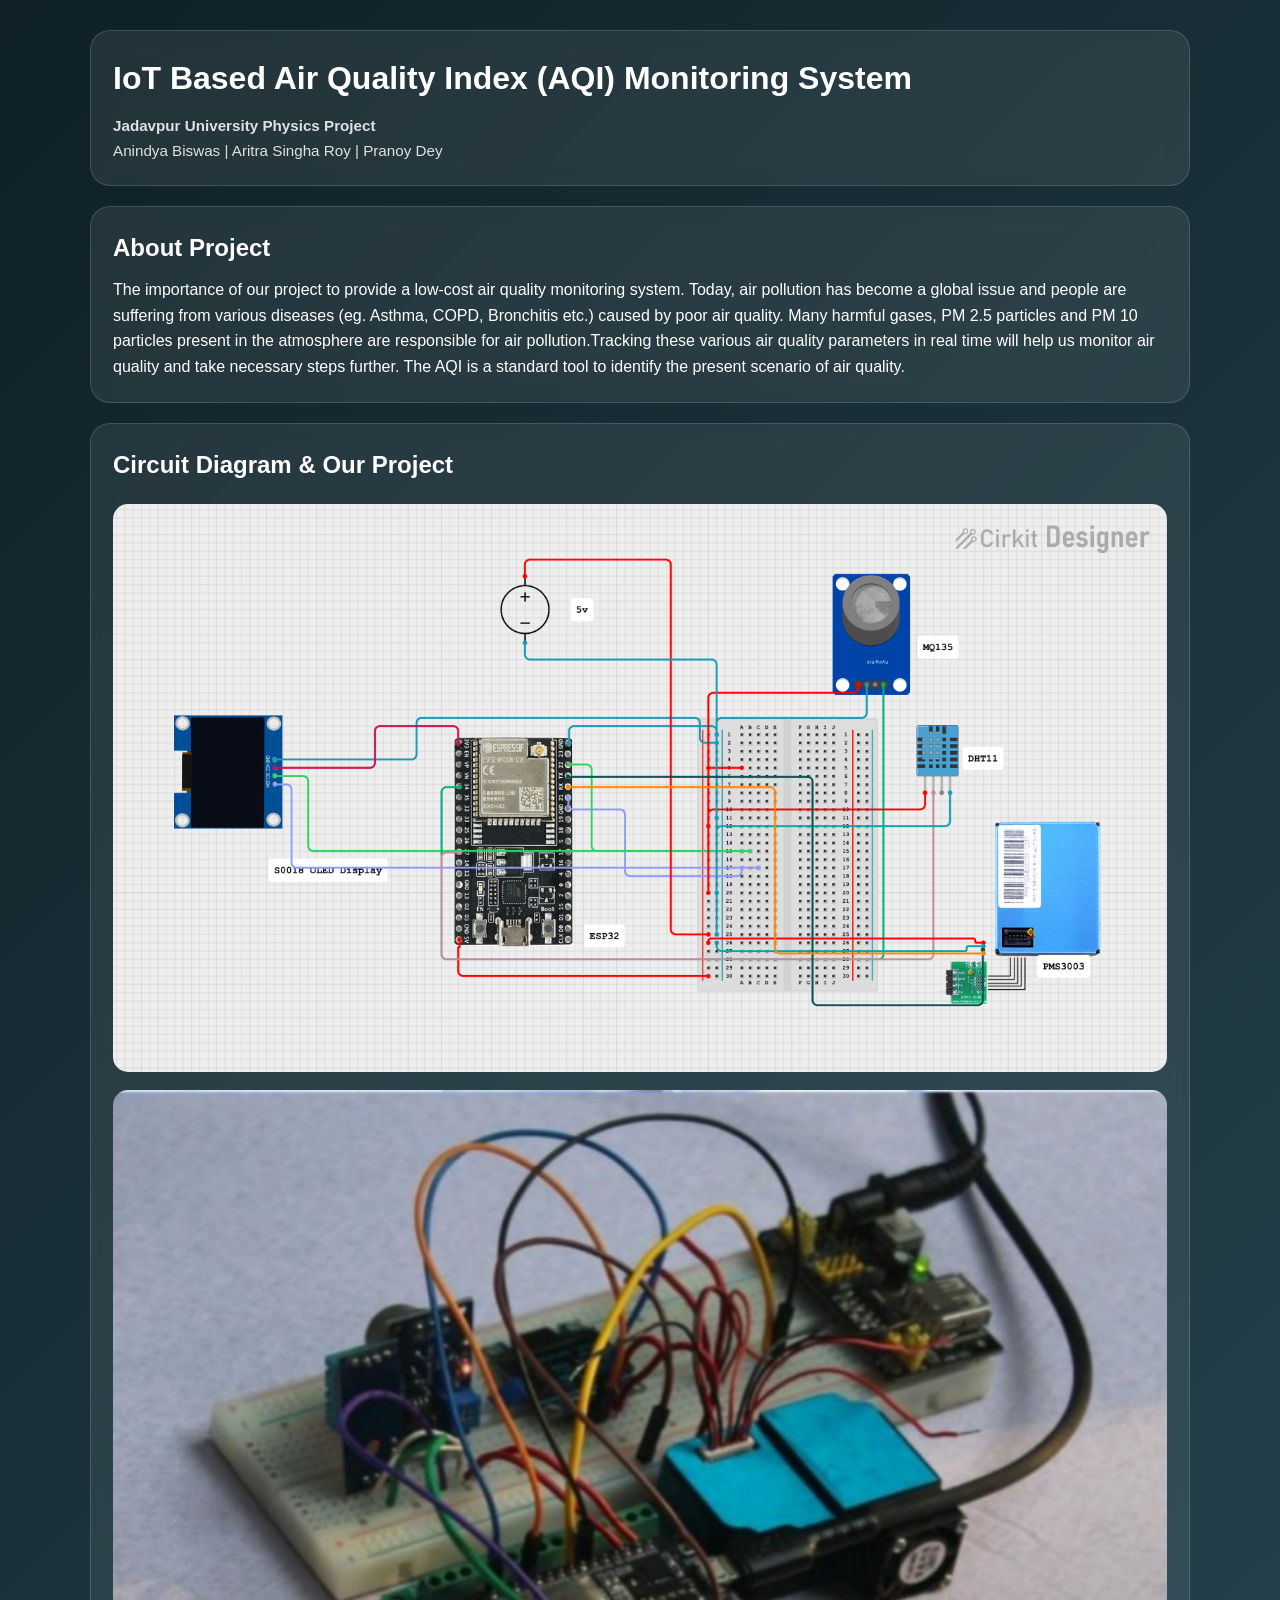
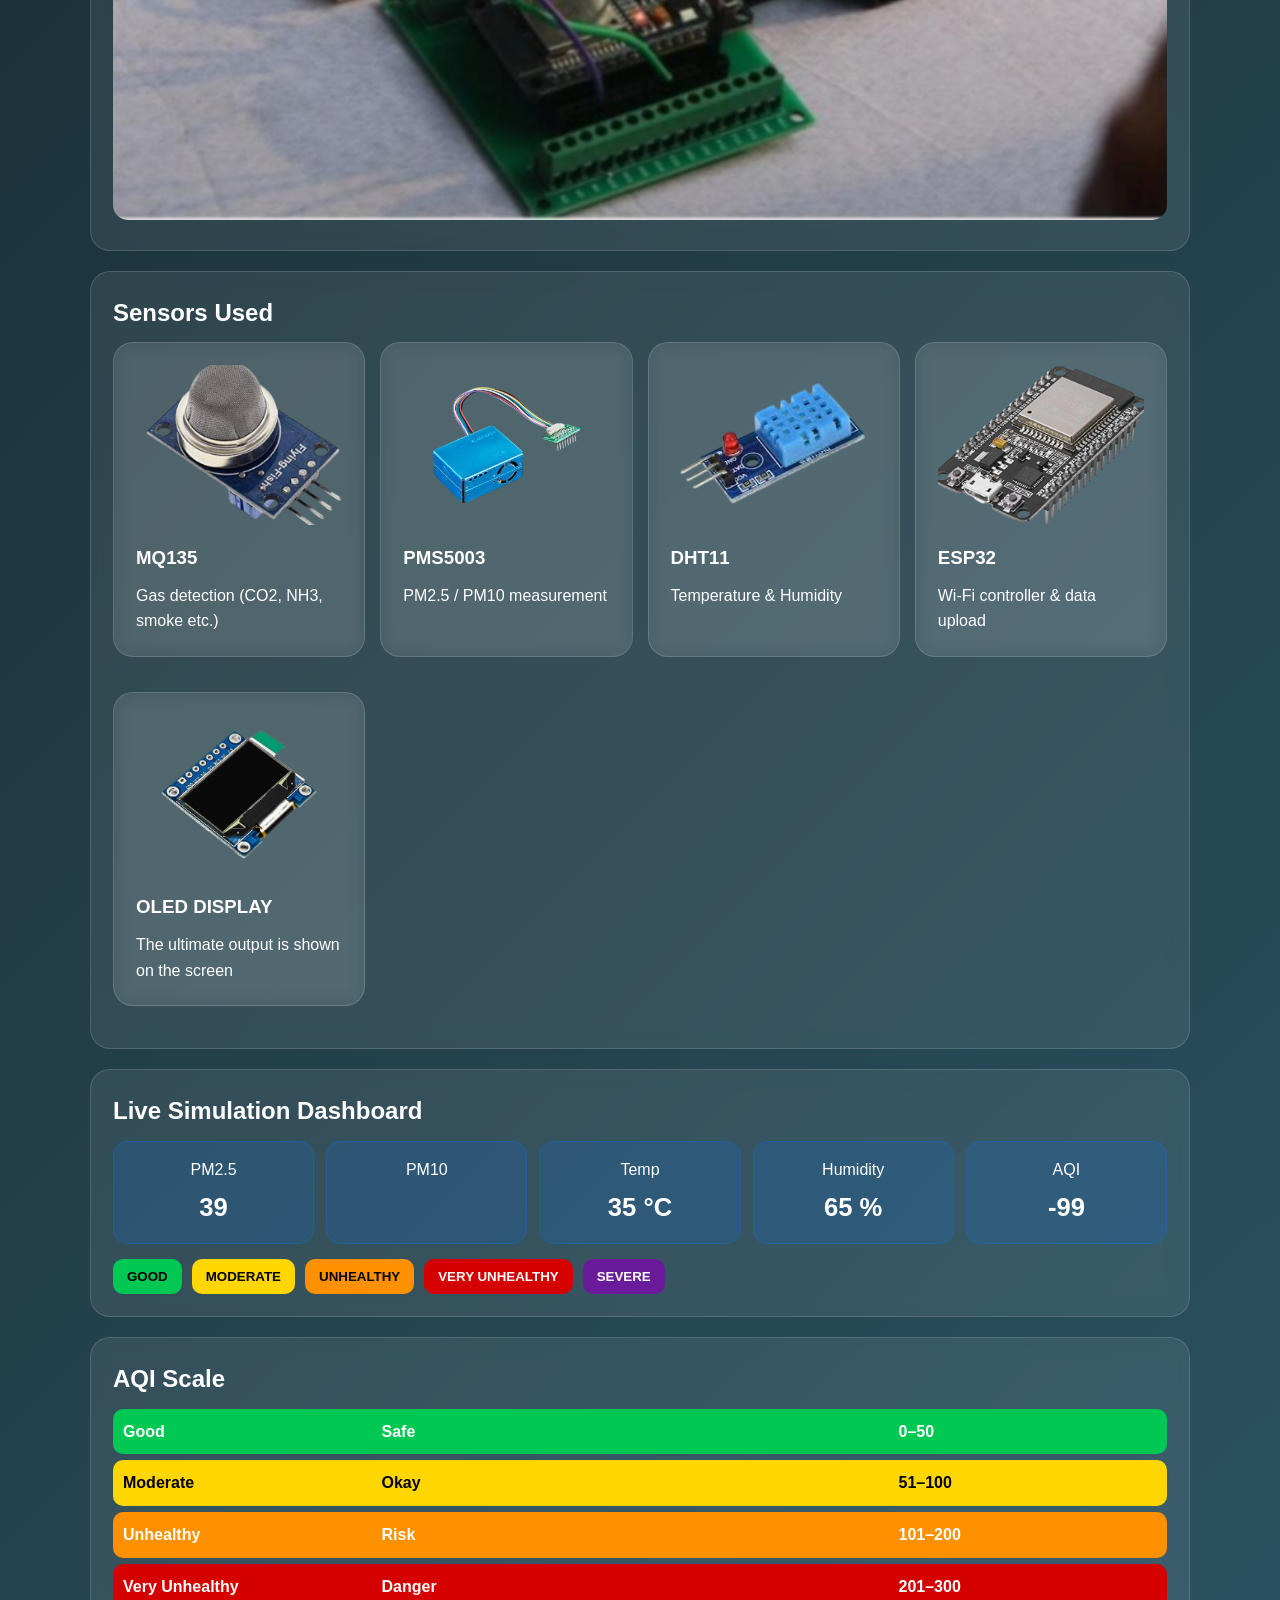
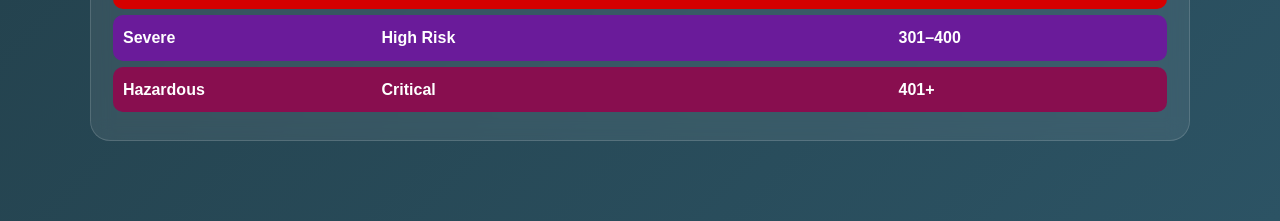
==== commit 56d39901: "Update AQI.html" ====
--- a/AQI.html
+++ b/AQI.html
@@ -221,11 +221,11 @@
     <h2>Live Simulation Dashboard</h2>
 
     <div class="metrics">
-      <div class="metric">PM2.5<div class="value" id="pm25">--</div></div>
-      <div class="metric">PM10<div class="value" id="pm10">--</div></div>
-      <div class="metric">Temp<div class="value" id="temp">--</div></div>
-      <div class="metric">Humidity<div class="value" id="hum">--</div></div>
-      <div class="metric">AQI<div class="value" id="aqi">--</div></div>
+      <div class="metric">PM2.5<div class="value" id="pm25">39</div></div>
+      <div class="metric">PM10<div class="value" id="pm10"></div></div>
+      <div class="metric">Temp<div class="value" id="temp">35 °C</div></div>
+      <div class="metric">Humidity<div class="value" id="hum">65 %</div></div>
+      <div class="metric">AQI<div class="value" id="aqi">-99</div></div>
     </div>
 
     <div class="btns">
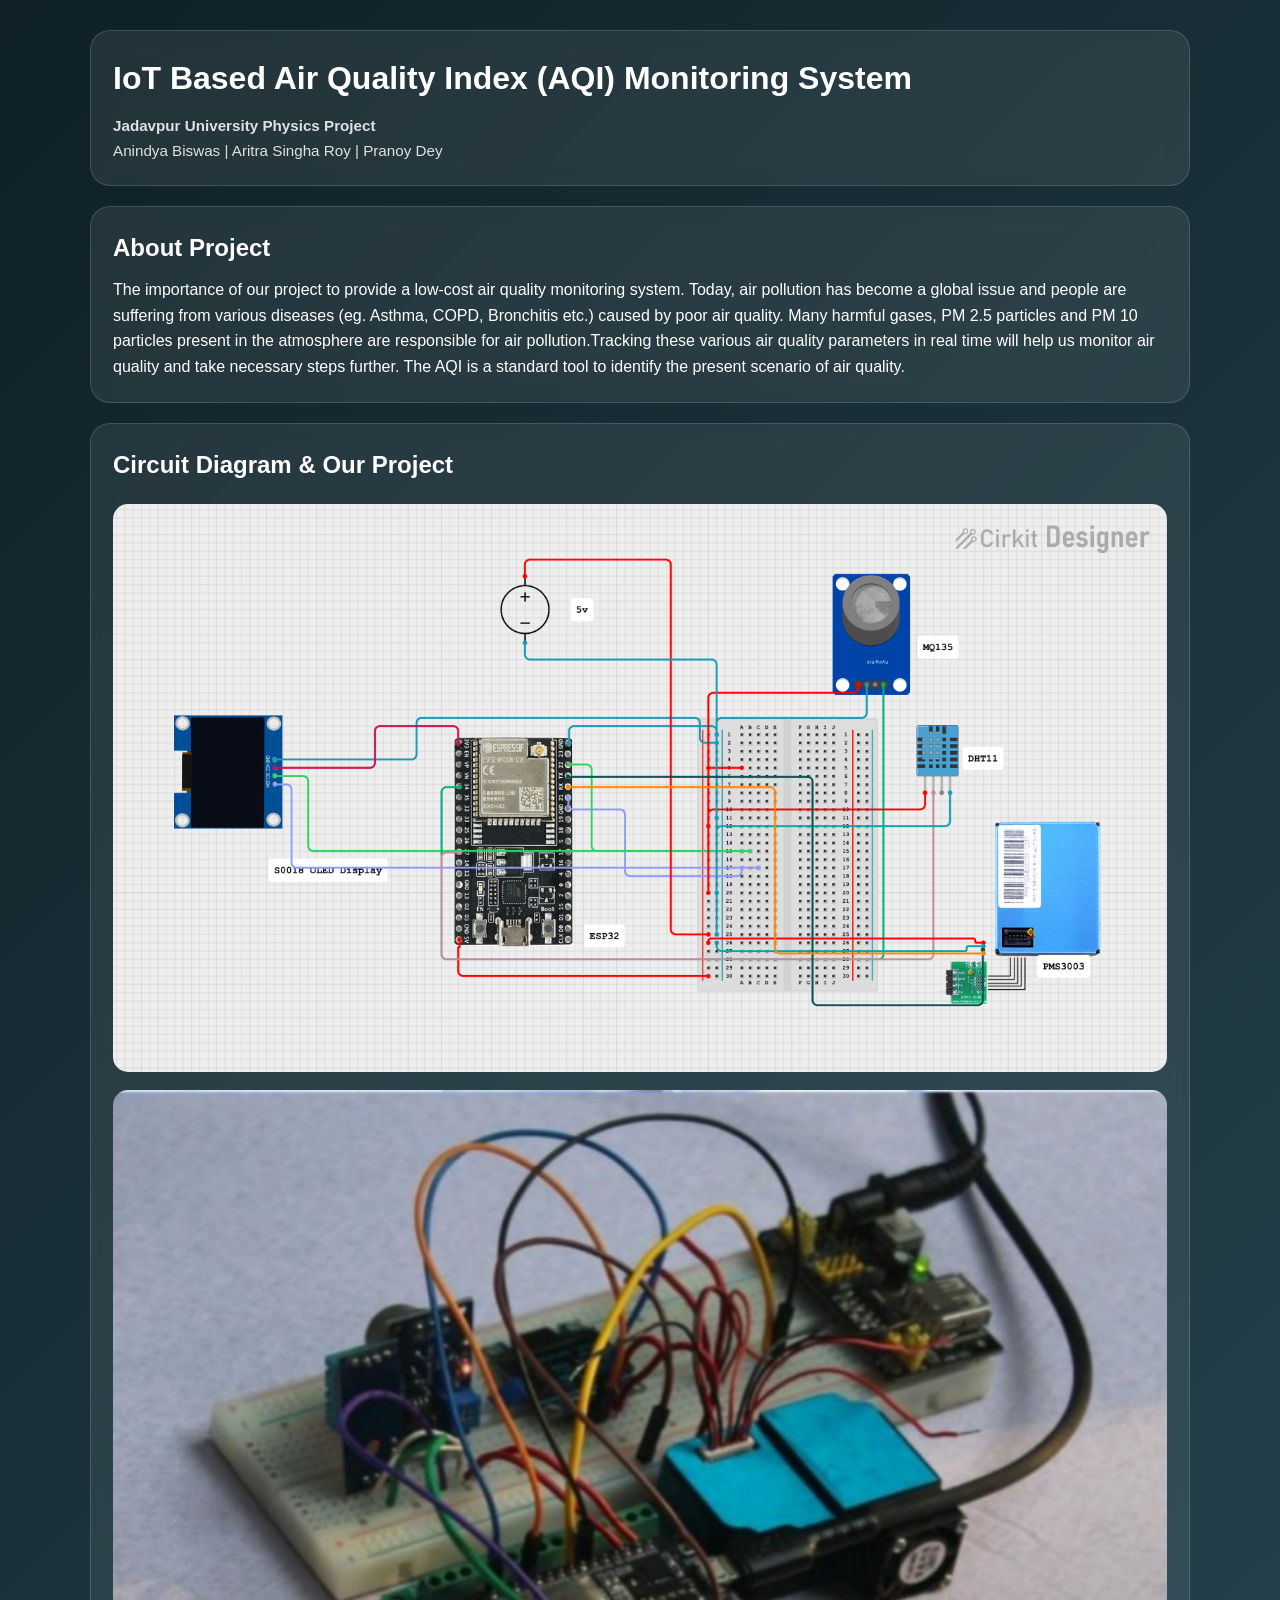
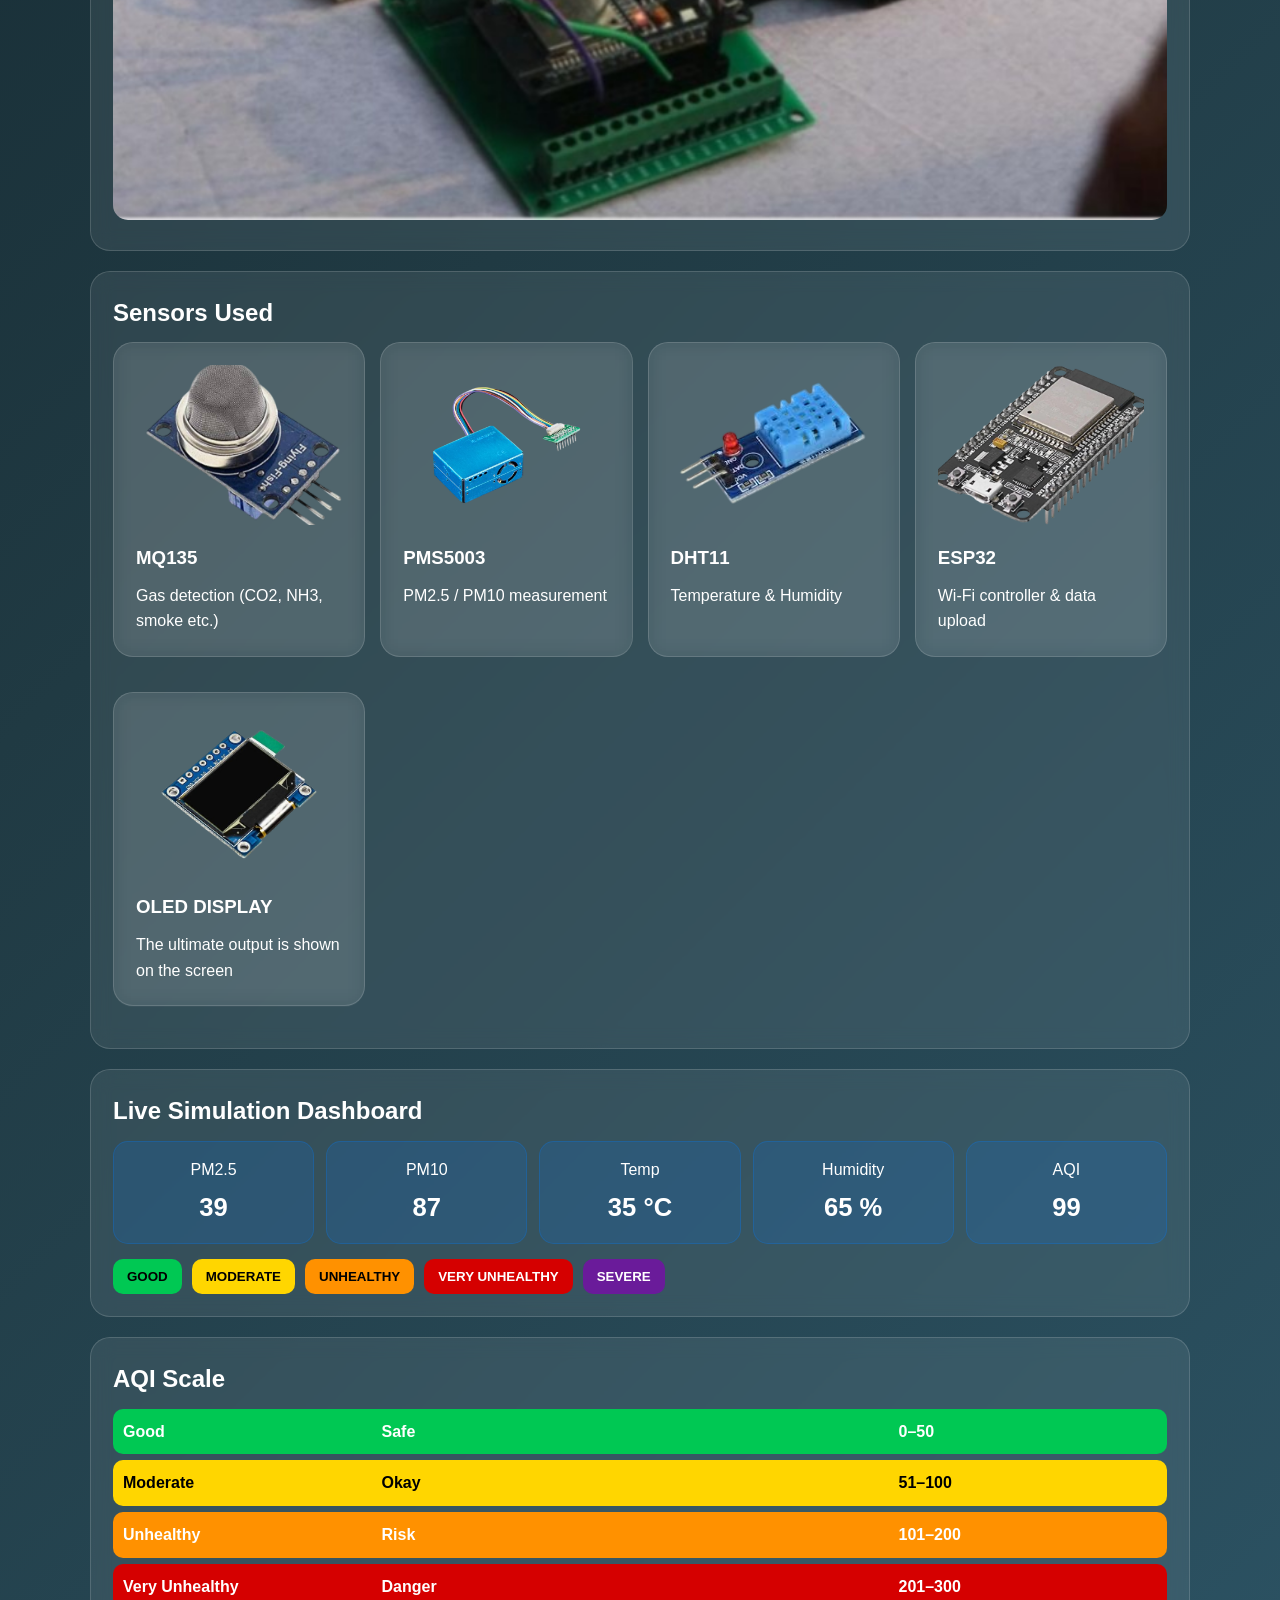
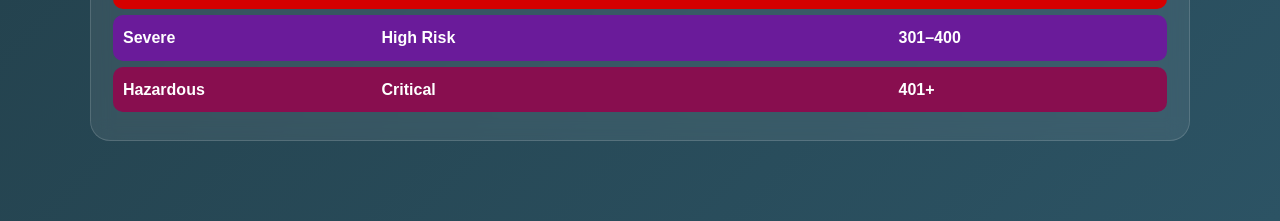
==== commit 10c62ec2: "Update AQI.html" ====
--- a/AQI.html
+++ b/AQI.html
@@ -222,10 +222,10 @@
 
     <div class="metrics">
       <div class="metric">PM2.5<div class="value" id="pm25">39</div></div>
-      <div class="metric">PM10<div class="value" id="pm10"></div></div>
+      <div class="metric">PM10<div class="value" id="pm10">87</div></div>
       <div class="metric">Temp<div class="value" id="temp">35 °C</div></div>
       <div class="metric">Humidity<div class="value" id="hum">65 %</div></div>
-      <div class="metric">AQI<div class="value" id="aqi">-99</div></div>
+      <div class="metric">AQI<div class="value" id="aqi">99</div></div>
     </div>
 
     <div class="btns">
